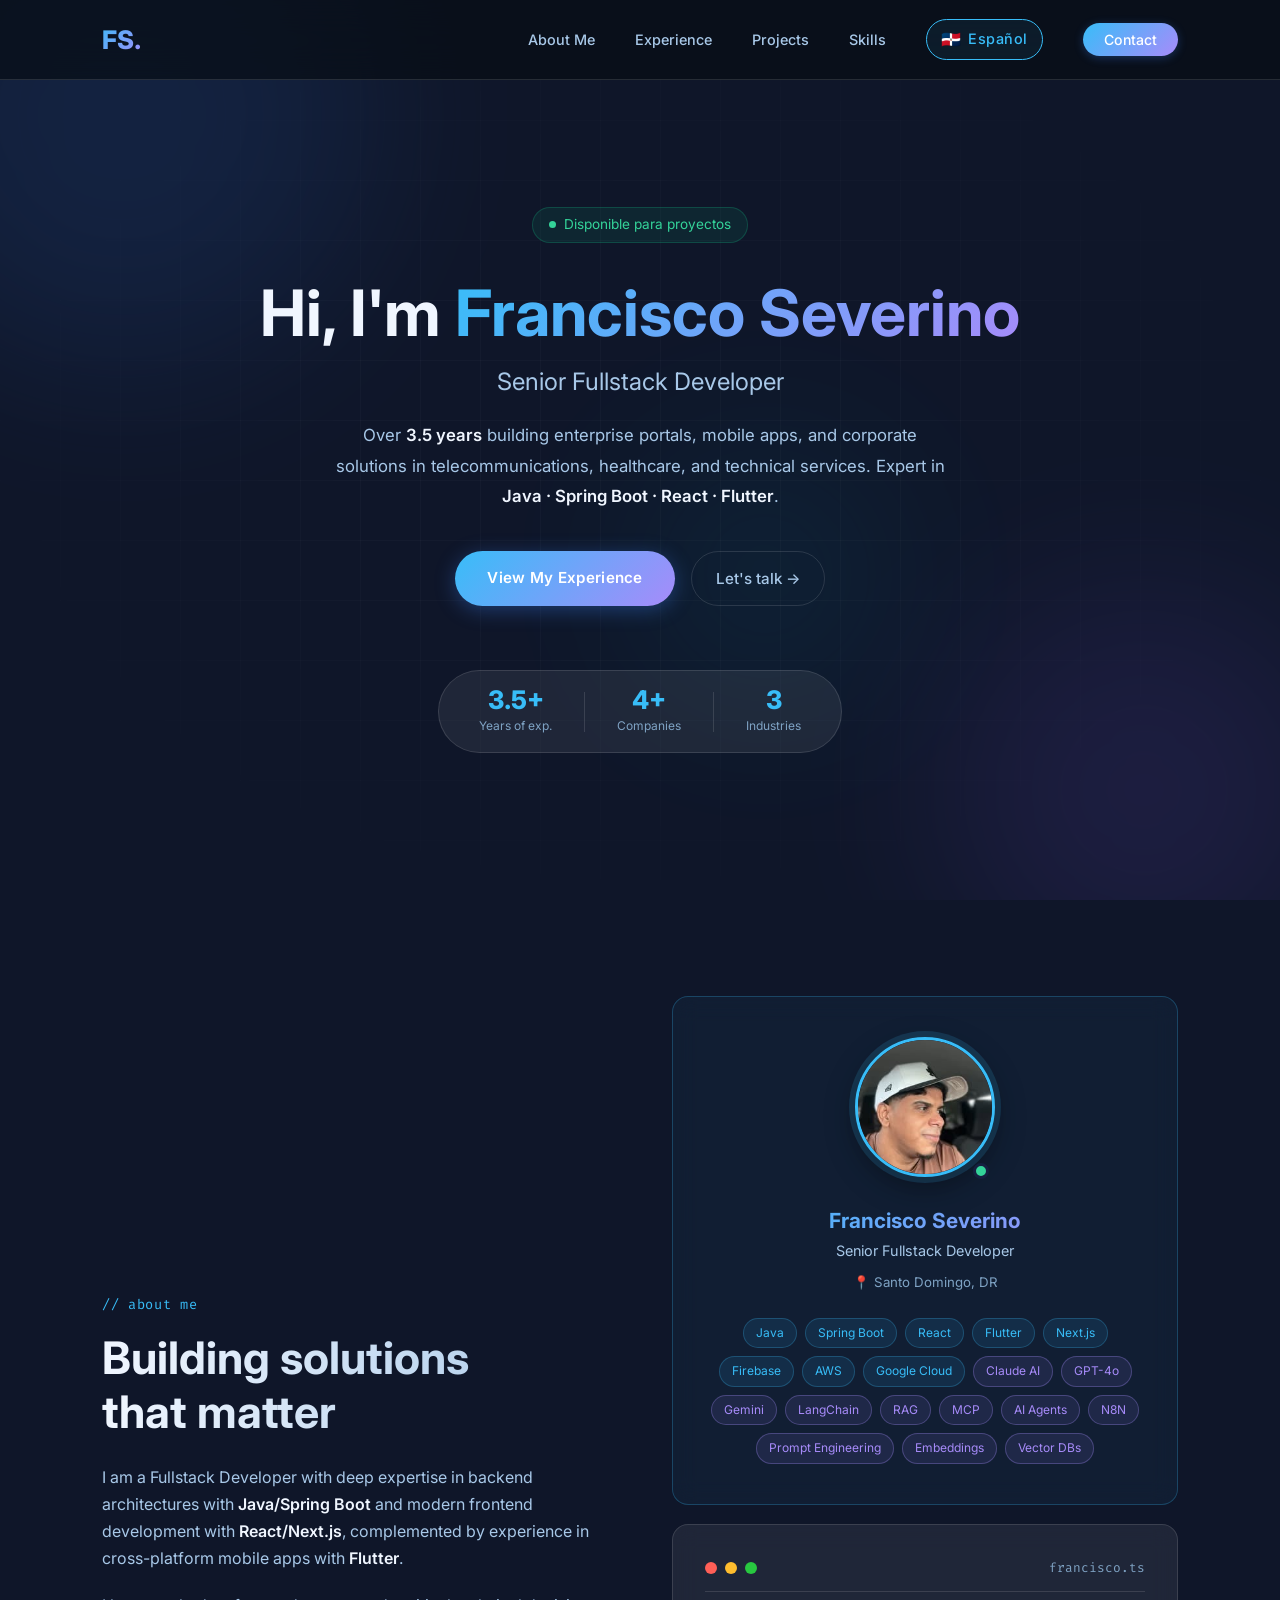
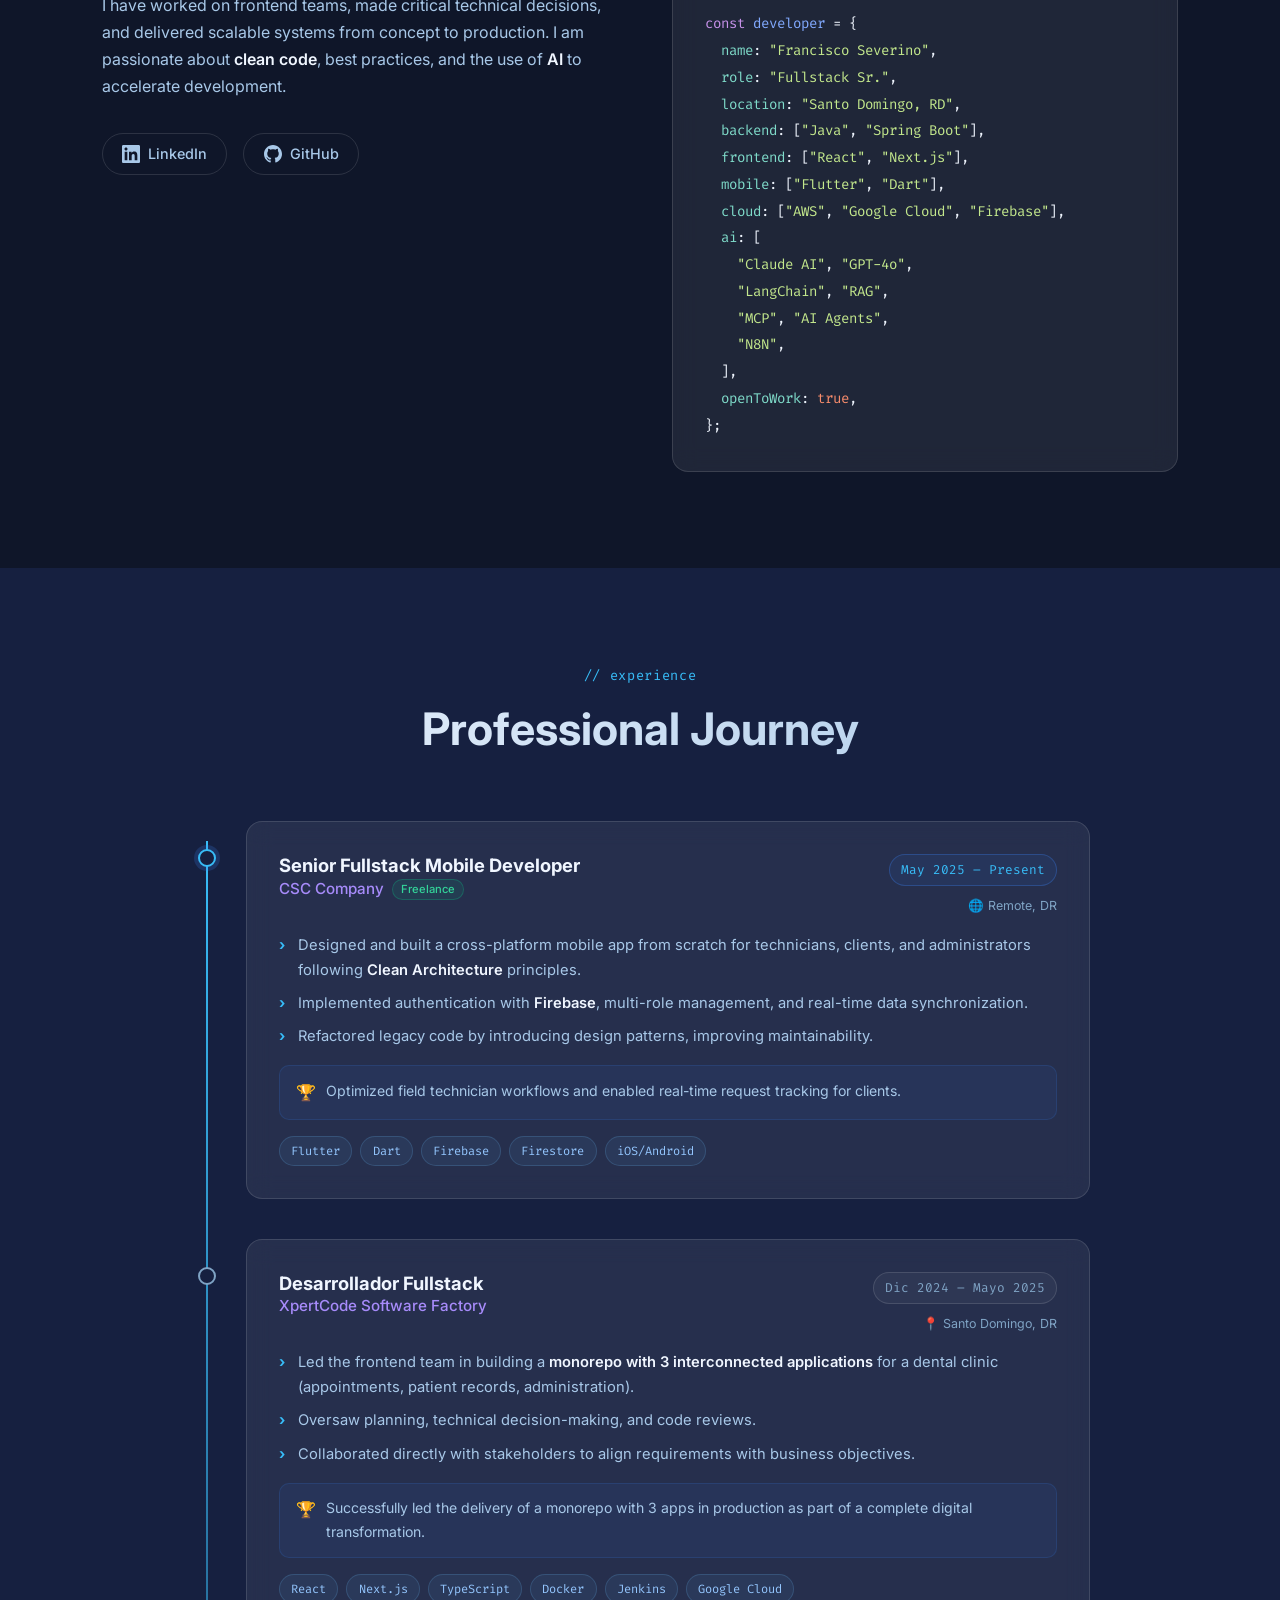
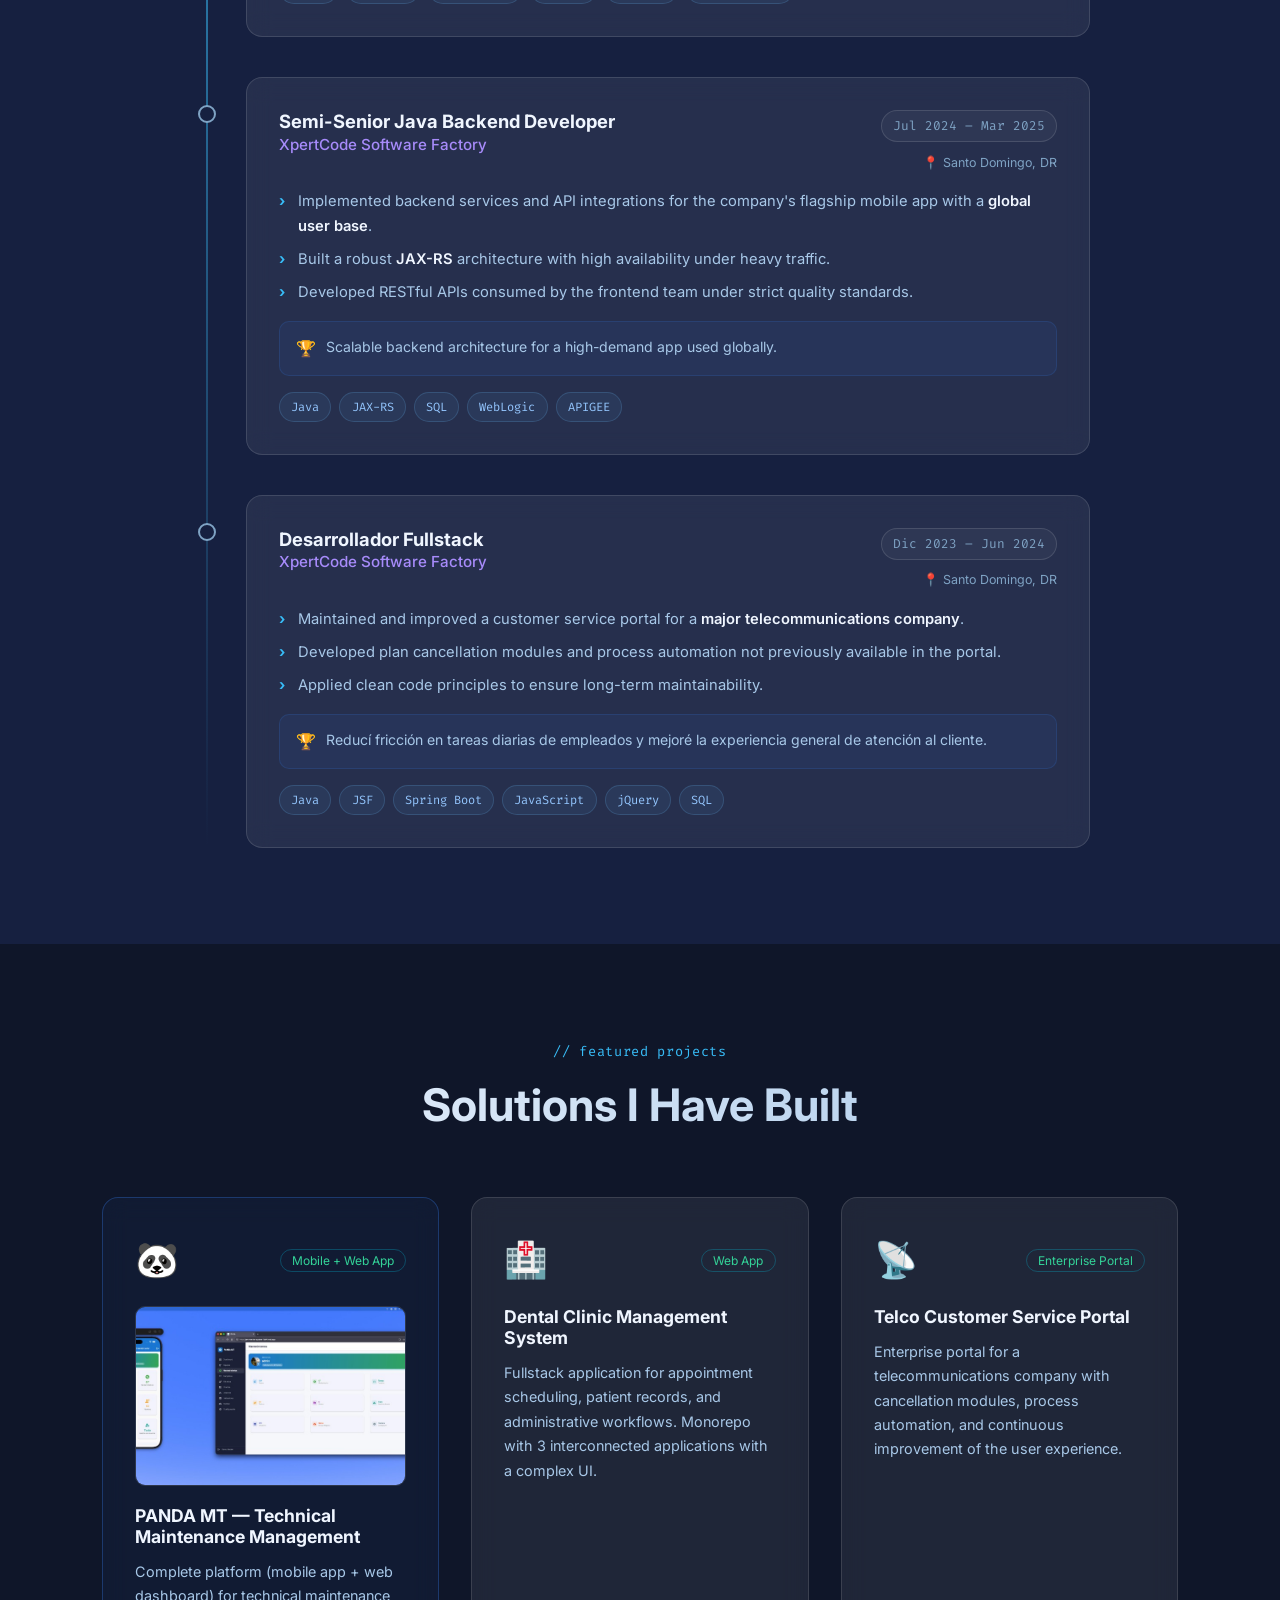
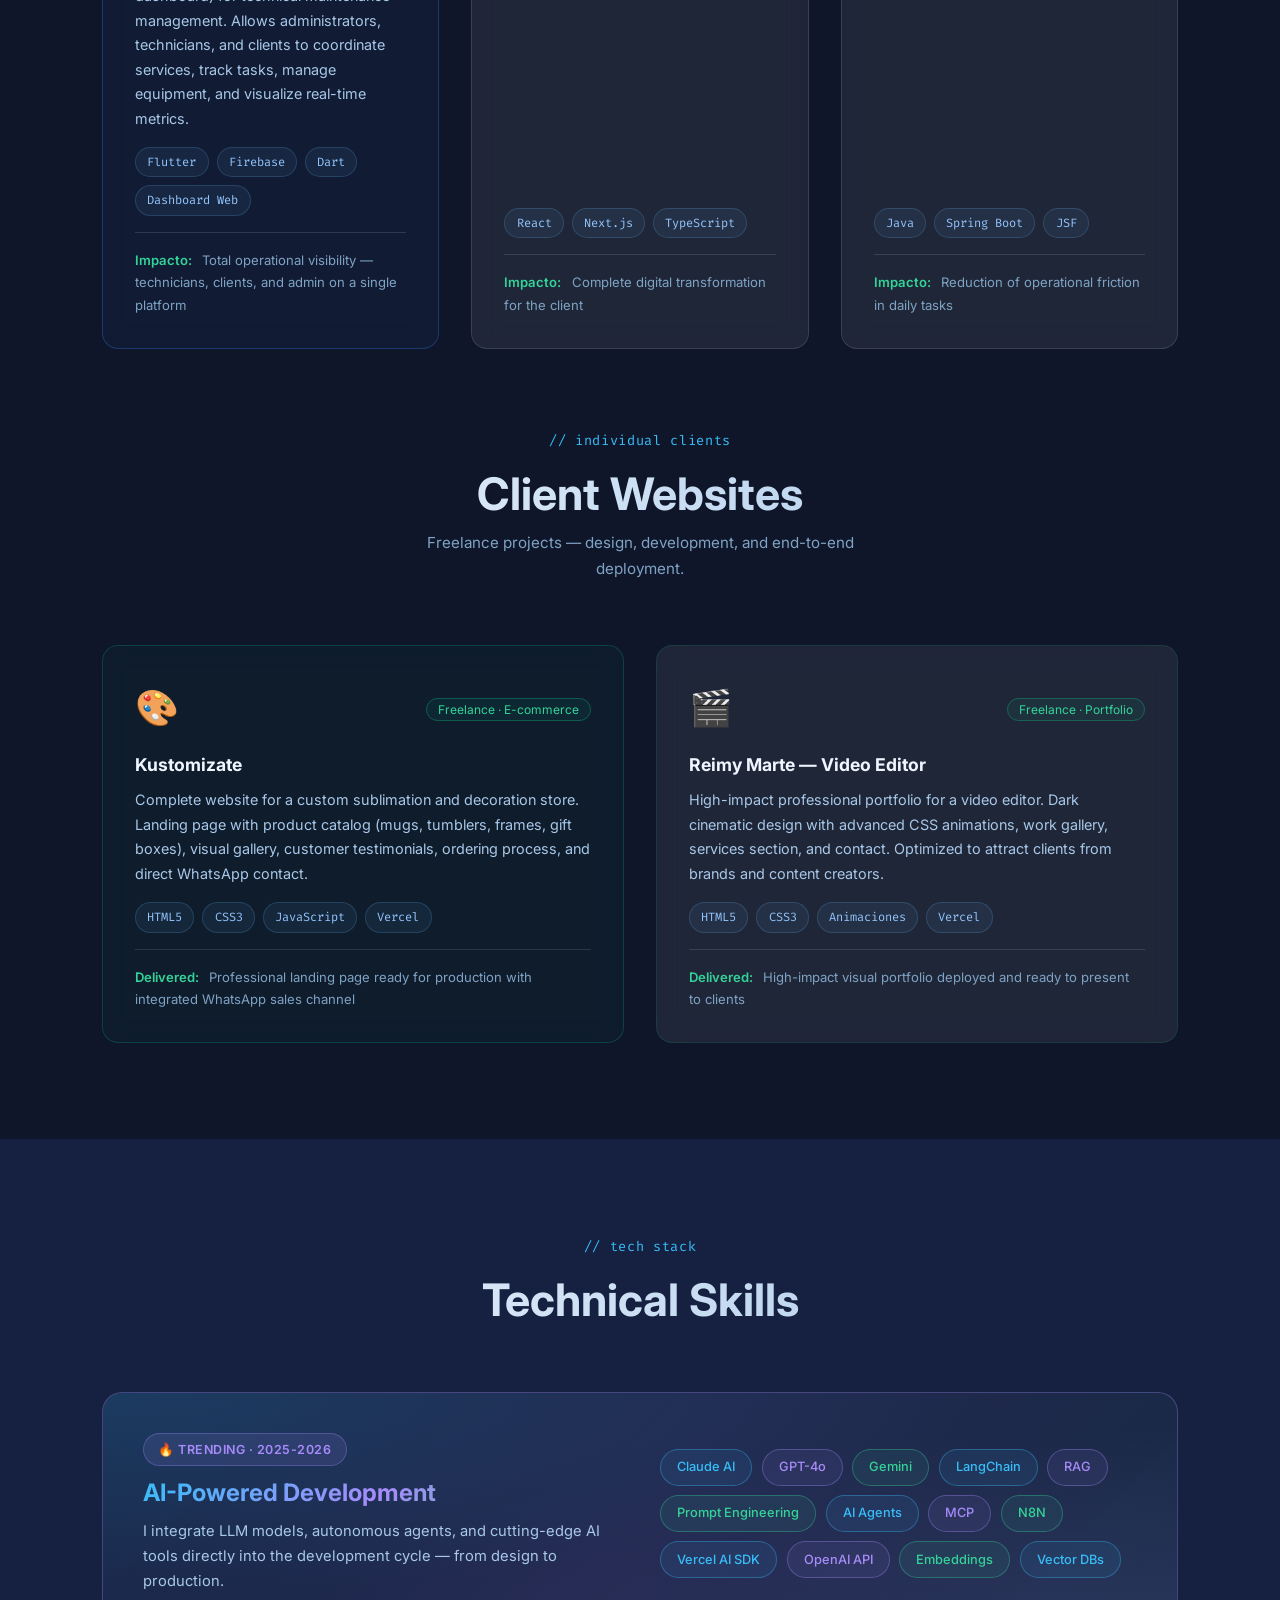
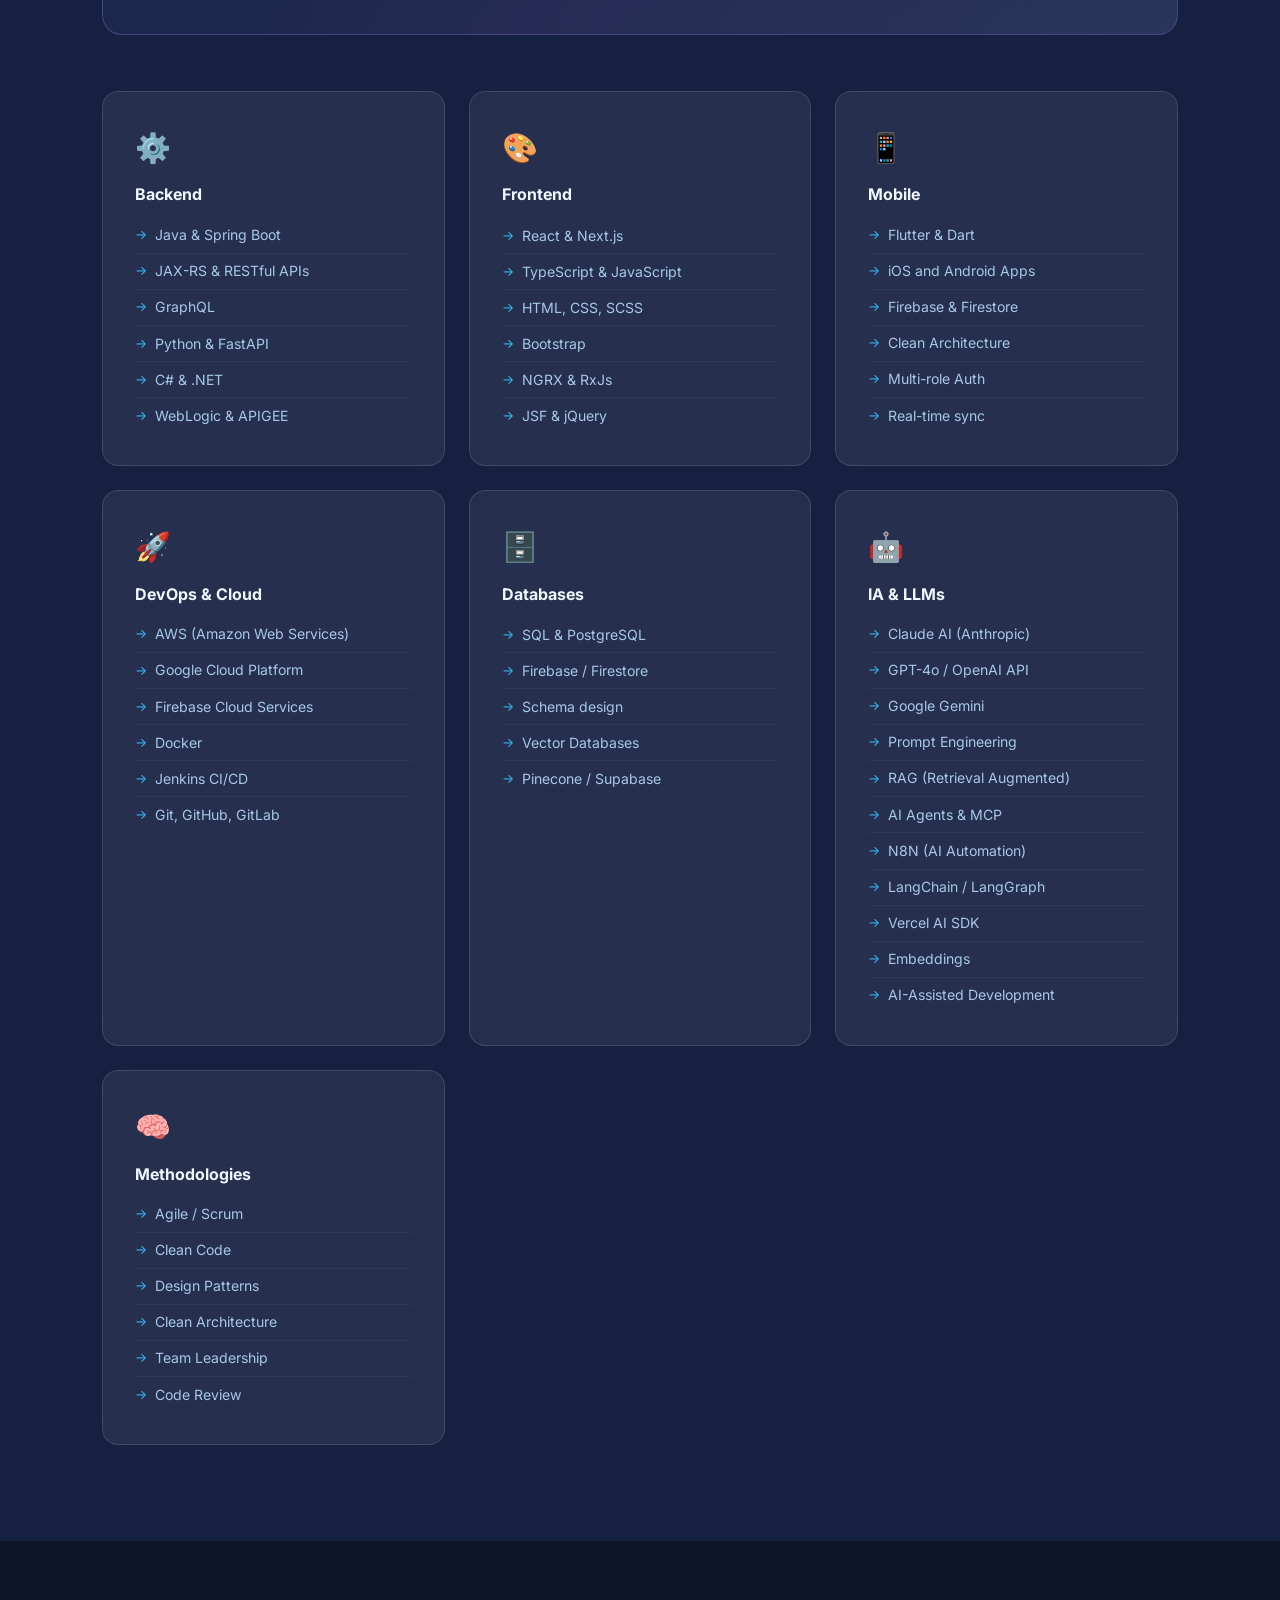
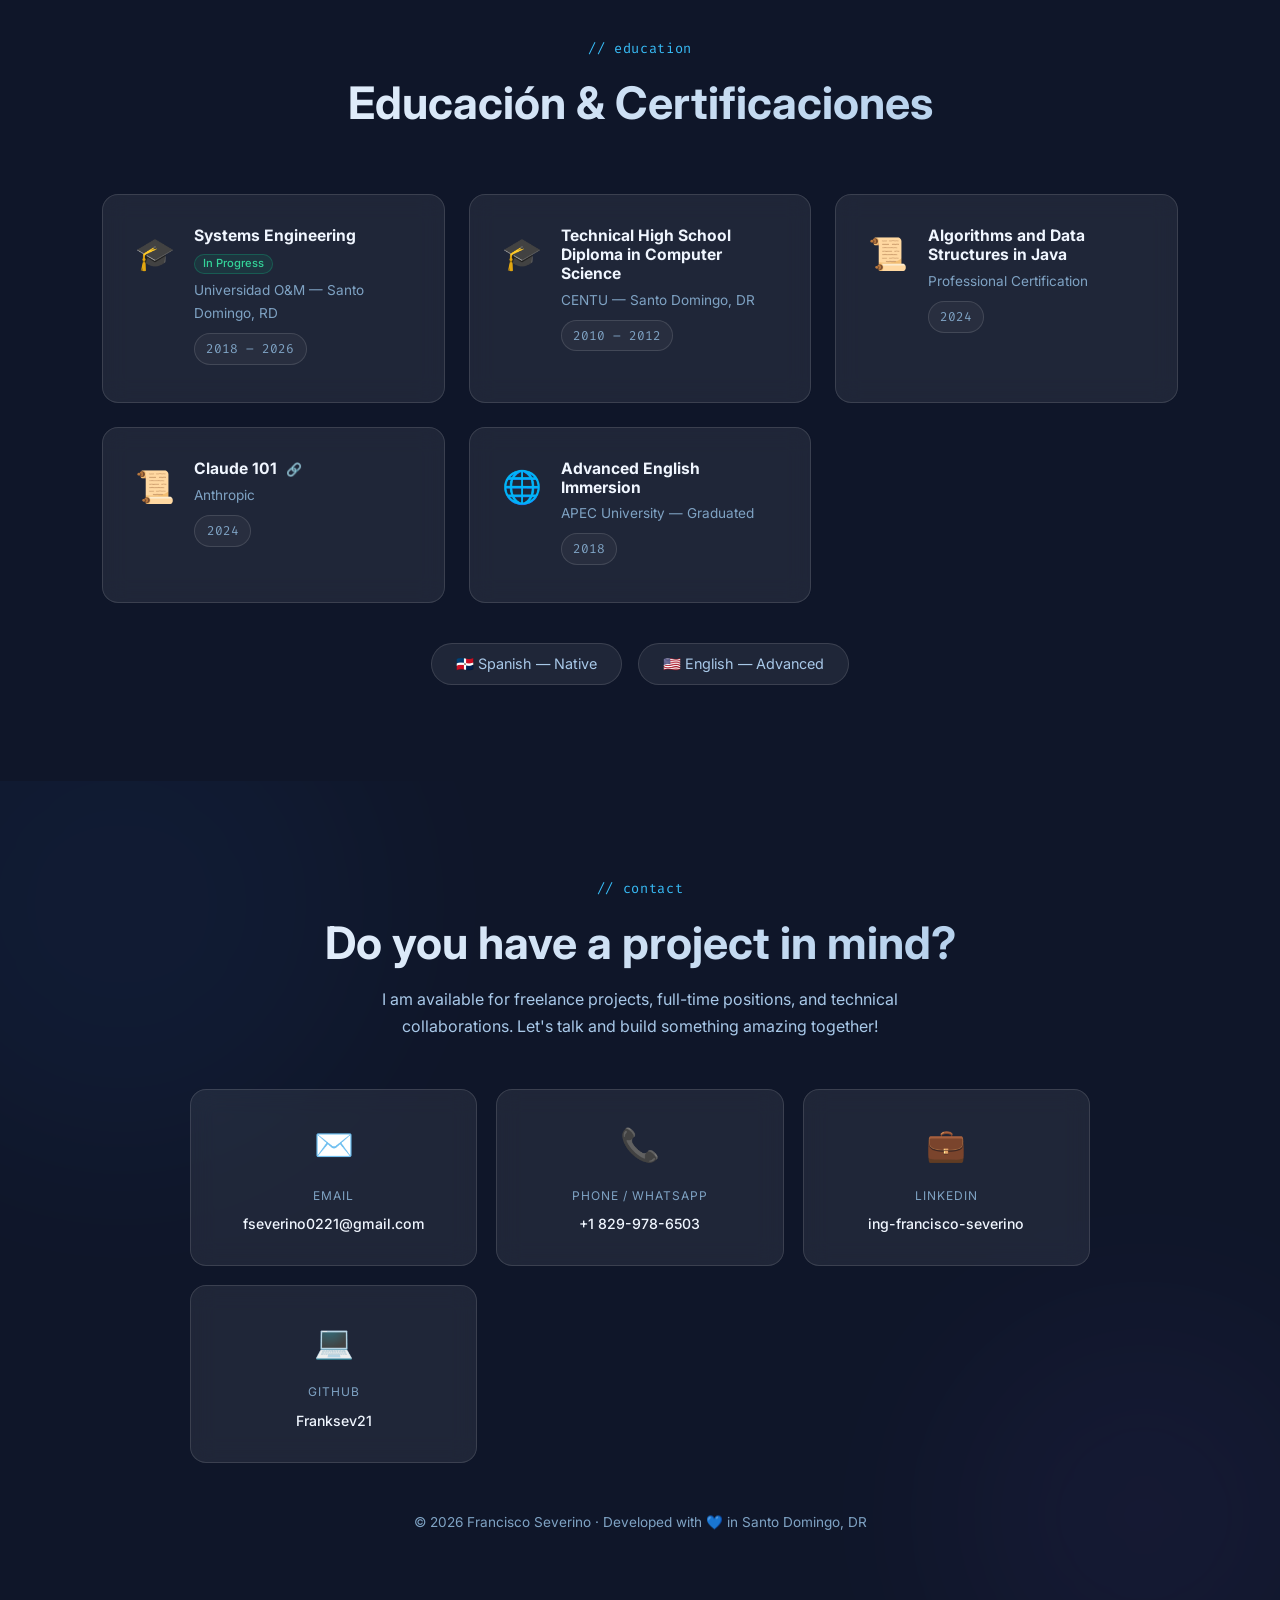
==== en.html @ 4818d13b "🚀 Initial commit — Portfolio bilingüe Francisco Severino" ====
<!DOCTYPE html>
<html lang="en">
<head>
    <meta charset="UTF-8">
    <meta name="viewport" content="width=device-width, initial-scale=1.0">
    <title>Francisco Severino | Senior Fullstack Developer</title>
    <meta name="description" content="Senior Fullstack Developer specialized in Java, Spring Boot, React and Flutter. Over 3.5 years of experience in telecommunications, healthcare, and technical services.">
    <link rel="preconnect" href="https://fonts.googleapis.com">
    <link rel="preconnect" href="https://fonts.gstatic.com" crossorigin>
    <link href="https://fonts.googleapis.com/css2?family=Inter:wght@300;400;500;600;700;800&family=Fira+Code:wght@400;500&display=swap" rel="stylesheet">
    <link rel="stylesheet" href="style.css">
</head>
<body>

    <!-- Navbar -->
    <nav class="navbar" id="navbar">
        <div class="nav-content">
            <a href="#" class="logo">FS<span class="logo-dot">.</span></a>
            <ul class="nav-links" id="navLinks">
                <li><a href="#sobre-mi">About Me</a></li>
                <li><a href="#experiencia">Experience</a></li>
                <li><a href="#proyectos">Projects</a></li>
                <li><a href="#habilidades">Skills</a></li>
                <li class="lang-toggle">
                    <a href="index.html" class="lang-btn" title="Cambiar a Español">
                        <span class="lang-flag">🇩🇴</span>
                        <span class="lang-text">Español</span>
                    </a>
                    <span class="lang-tooltip">Switch language</span>
                </li>
                <li><a href="#contacto" class="btn-nav">Contact</a></li>
            </ul>
            <button class="nav-toggle" id="navToggle" aria-label="Toggle menu">
                <span></span><span></span><span></span>
            </button>
        </div>
    </nav>

    <!-- Hero -->
    <header class="hero" id="inicio">
        <div class="hero-bg">
            <div class="blob blob-1"></div>
            <div class="blob blob-2"></div>
            <div class="blob blob-3"></div>
            <div class="grid-overlay"></div>
        </div>
        <div class="hero-content reveal">
            <div class="hero-badge">
                <span class="badge-dot"></span>
                Disponible para proyectos
            </div>
            <h1>
                Hi, I'm <span class="gradient-text">Francisco Severino</span>
            </h1>
            <h2 class="hero-subtitle">Senior Fullstack Developer</h2>
            <p class="hero-desc">
                Over <strong>3.5 years</strong> building enterprise portals, mobile apps, and corporate solutions
                in telecommunications, healthcare, and technical services. Expert in
                <strong>Java · Spring Boot · React · Flutter</strong>.
            </p>
            <div class="hero-cta">
                <a href="#experiencia" class="btn-primary">View My Experience</a>
                <a href="#contacto" class="btn-ghost">Let's talk →</a>
            </div>
            <div class="hero-stats">
                <div class="stat">
                    <span class="stat-num">3.5+</span>
                    <span class="stat-label">Years of exp.</span>
                </div>
                <div class="stat-divider"></div>
                <div class="stat">
                    <span class="stat-num">4+</span>
                    <span class="stat-label">Companies</span>
                </div>
                <div class="stat-divider"></div>
                <div class="stat">
                    <span class="stat-num">3</span>
                    <span class="stat-label">Industries</span>
                </div>
            </div>
        </div>
    </header>

    <!-- Sobre mí -->
    <section id="sobre-mi" class="section about-section">
        <div class="container">
            <div class="about-grid reveal">
                <div class="about-text">
                    <span class="section-tag">// about me</span>
                    <h2 class="section-title">Building solutions<br>that matter</h2>
                    <p>
                        I am a Fullstack Developer with deep expertise in backend architectures with 
                        <strong>Java/Spring Boot</strong> and modern frontend development with <strong>React/Next.js</strong>, 
                        complemented by experience in cross-platform mobile apps with <strong>Flutter</strong>.
                    </p>
                    <p>
                        I have worked on frontend teams, made critical technical decisions, and delivered scalable systems from concept to production. I am passionate about <strong>clean code</strong>,
                        best practices, and the use of <strong>AI</strong> to accelerate development.
                    </p>
                    <div class="about-links">
                        <a href="https://linkedin.com/in/ing-francisco-severino" target="_blank" class="social-link">
                            <svg viewBox="0 0 24 24" fill="currentColor"><path d="M20.447 20.452h-3.554v-5.569c0-1.328-.027-3.037-1.852-3.037-1.853 0-2.136 1.445-2.136 2.939v5.667H9.351V9h3.414v1.561h.046c.477-.9 1.637-1.85 3.37-1.85 3.601 0 4.267 2.37 4.267 5.455v6.286zM5.337 7.433c-1.144 0-2.063-.926-2.063-2.065 0-1.138.92-2.063 2.063-2.063 1.14 0 2.064.925 2.064 2.063 0 1.139-.925 2.065-2.064 2.065zm1.782 13.019H3.555V9h3.564v11.452zM22.225 0H1.771C.792 0 0 .774 0 1.729v20.542C0 23.227.792 24 1.771 24h20.451C23.2 24 24 23.227 24 22.271V1.729C24 .774 23.2 0 22.222 0h.003z"/></svg>
                            LinkedIn
                        </a>
                        <a href="https://github.com/Franksev21" target="_blank" class="social-link">
                            <svg viewBox="0 0 24 24" fill="currentColor"><path d="M12 0c-6.626 0-12 5.373-12 12 0 5.302 3.438 9.8 8.207 11.387.599.111.793-.261.793-.577v-2.234c-3.338.726-4.033-1.416-4.033-1.416-.546-1.387-1.333-1.756-1.333-1.756-1.089-.745.083-.729.083-.729 1.205.084 1.839 1.237 1.839 1.237 1.07 1.834 2.807 1.304 3.492.997.107-.775.418-1.305.762-1.604-2.665-.305-5.467-1.334-5.467-5.931 0-1.311.469-2.381 1.236-3.221-.124-.303-.535-1.524.117-3.176 0 0 1.008-.322 3.301 1.23.957-.266 1.983-.399 3.003-.404 1.02.005 2.047.138 3.006.404 2.291-1.552 3.297-1.23 3.297-1.23.653 1.653.242 2.874.118 3.176.77.84 1.235 1.911 1.235 3.221 0 4.609-2.807 5.624-5.479 5.921.43.372.823 1.102.823 2.222v3.293c0 .319.192.694.801.576 4.765-1.589 8.199-6.086 8.199-11.386 0-6.627-5.373-12-12-12z"/></svg>
                            GitHub
                        </a>
                    </div>
                </div>
                <div class="about-visual">
                    <div class="profile-card glass-card">
                        <div class="profile-img-wrapper">
                            <img src="profile.jpg" alt="Francisco Severino" class="profile-img">
                            <div class="profile-badge-online"></div>
                        </div>
                        <h3 class="profile-name">Francisco Severino</h3>
                        <p class="profile-role">Senior Fullstack Developer</p>
                        <p class="profile-location">📍 Santo Domingo, DR</p>
                        <div class="profile-chips">
                            <span class="profile-chip">Java</span>
                            <span class="profile-chip">Spring Boot</span>
                            <span class="profile-chip">React</span>
                            <span class="profile-chip">Flutter</span>
                            <span class="profile-chip">Next.js</span>
                            <span class="profile-chip">Firebase</span>
                            <span class="profile-chip">AWS</span>
                            <span class="profile-chip">Google Cloud</span>
                            <span class="profile-chip ai-chip">Claude AI</span>
                            <span class="profile-chip ai-chip">GPT-4o</span>
                            <span class="profile-chip ai-chip">Gemini</span>
                            <span class="profile-chip ai-chip">LangChain</span>
                            <span class="profile-chip ai-chip">RAG</span>
                            <span class="profile-chip ai-chip">MCP</span>
                            <span class="profile-chip ai-chip">AI Agents</span>
                            <span class="profile-chip ai-chip">N8N</span>
                            <span class="profile-chip ai-chip">Prompt Engineering</span>
                            <span class="profile-chip ai-chip">Embeddings</span>
                            <span class="profile-chip ai-chip">Vector DBs</span>
                        </div>
                    </div>
                    <div class="code-card glass-card">
                        <div class="code-header">
                            <span class="dot red"></span>
                            <span class="dot yellow"></span>
                            <span class="dot green"></span>
                            <span class="code-filename">francisco.ts</span>
                        </div>
                        <pre class="code-body"><code><span class="code-key">const</span> <span class="code-var">developer</span> = {
  <span class="code-prop">name</span>: <span class="code-str">"Francisco Severino"</span>,
  <span class="code-prop">role</span>: <span class="code-str">"Fullstack Sr."</span>,
  <span class="code-prop">location</span>: <span class="code-str">"Santo Domingo, RD"</span>,
  <span class="code-prop">backend</span>: [<span class="code-str">"Java"</span>, <span class="code-str">"Spring Boot"</span>],
  <span class="code-prop">frontend</span>: [<span class="code-str">"React"</span>, <span class="code-str">"Next.js"</span>],
  <span class="code-prop">mobile</span>: [<span class="code-str">"Flutter"</span>, <span class="code-str">"Dart"</span>],
  <span class="code-prop">cloud</span>: [<span class="code-str">"AWS"</span>, <span class="code-str">"Google Cloud"</span>, <span class="code-str">"Firebase"</span>],
  <span class="code-prop">ai</span>: [
    <span class="code-str">"Claude AI"</span>, <span class="code-str">"GPT-4o"</span>,
    <span class="code-str">"LangChain"</span>, <span class="code-str">"RAG"</span>,
    <span class="code-str">"MCP"</span>, <span class="code-str">"AI Agents"</span>,
    <span class="code-str">"N8N"</span>,
  ],
  <span class="code-prop">openToWork</span>: <span class="code-bool">true</span>,
};</code></pre>
                    </div>
                </div>
            </div>
        </div>
    </section>

    <!-- Experiencia -->
    <section id="experiencia" class="section alt-section">
        <div class="container">
            <div class="section-header reveal">
                <span class="section-tag">// experience</span>
                <h2 class="section-title">Professional Journey</h2>
            </div>
            <div class="timeline reveal">

                <!-- CSC Company -->
                <div class="timeline-item">
                    <div class="timeline-marker current"></div>
                    <div class="timeline-body glass-card">
                        <div class="job-header">
                            <div>
                                <h3>Senior Fullstack Mobile Developer</h3>
                                <h4 class="company-name">CSC Company <span class="tag-freelance">Freelance</span></h4>
                            </div>
                            <div class="job-meta">
                                <span class="date-badge current-badge">May 2025 – Present</span>
                                <span class="location">🌐 Remote, DR</span>
                            </div>
                        </div>
                        <ul class="job-bullets">
                            <li>Designed and built a cross-platform mobile app from scratch for technicians, clients, and administrators following <strong>Clean Architecture</strong> principles.</li>
                            <li>Implemented authentication with <strong>Firebase</strong>, multi-role management, and real-time data synchronization.</li>
                            <li>Refactored legacy code by introducing design patterns, improving maintainability.</li>
                        </ul>
                        <div class="job-achievement">
                            <span class="achievement-icon">🏆</span>
                            <span>Optimized field technician workflows and enabled real-time request tracking for clients.</span>
                        </div>
                        <div class="tech-stack">
                            <span class="tech-badge">Flutter</span>
                            <span class="tech-badge">Dart</span>
                            <span class="tech-badge">Firebase</span>
                            <span class="tech-badge">Firestore</span>
                            <span class="tech-badge">iOS/Android</span>
                        </div>
                    </div>
                </div>

                <!-- XpertCode Fullstack -->
                <div class="timeline-item">
                    <div class="timeline-marker"></div>
                    <div class="timeline-body glass-card">
                        <div class="job-header">
                            <div>
                                <h3>Desarrollador Fullstack</h3>
                                <h4 class="company-name">XpertCode Software Factory</h4>
                            </div>
                            <div class="job-meta">
                                <span class="date-badge">Dic 2024 – Mayo 2025</span>
                                <span class="location">📍 Santo Domingo, DR</span>
                            </div>
                        </div>
                        <ul class="job-bullets">
                            <li>Led the frontend team in building a <strong>monorepo with 3 interconnected applications</strong> for a dental clinic (appointments, patient records, administration).</li>
                            <li>Oversaw planning, technical decision-making, and code reviews.</li>
                            <li>Collaborated directly with stakeholders to align requirements with business objectives.</li>
                        </ul>
                        <div class="job-achievement">
                            <span class="achievement-icon">🏆</span>
                            <span>Successfully led the delivery of a monorepo with 3 apps in production as part of a complete digital transformation.</span>
                        </div>
                        <div class="tech-stack">
                            <span class="tech-badge">React</span>
                            <span class="tech-badge">Next.js</span>
                            <span class="tech-badge">TypeScript</span>
                            <span class="tech-badge">Docker</span>
                            <span class="tech-badge">Jenkins</span>
                            <span class="tech-badge">Google Cloud</span>
                        </div>
                    </div>
                </div>

                <!-- XpertCode Backend -->
                <div class="timeline-item">
                    <div class="timeline-marker"></div>
                    <div class="timeline-body glass-card">
                        <div class="job-header">
                            <div>
                                <h3>Semi-Senior Java Backend Developer</h3>
                                <h4 class="company-name">XpertCode Software Factory</h4>
                            </div>
                            <div class="job-meta">
                                <span class="date-badge">Jul 2024 – Mar 2025</span>
                                <span class="location">📍 Santo Domingo, DR</span>
                            </div>
                        </div>
                        <ul class="job-bullets">
                            <li>Implemented backend services and API integrations for the company's flagship mobile app with a <strong>global user base</strong>.</li>
                            <li>Built a robust <strong>JAX-RS</strong> architecture with high availability under heavy traffic.</li>
                            <li>Developed RESTful APIs consumed by the frontend team under strict quality standards.</li>
                        </ul>
                        <div class="job-achievement">
                            <span class="achievement-icon">🏆</span>
                            <span>Scalable backend architecture for a high-demand app used globally.</span>
                        </div>
                        <div class="tech-stack">
                            <span class="tech-badge">Java</span>
                            <span class="tech-badge">JAX-RS</span>
                            <span class="tech-badge">SQL</span>
                            <span class="tech-badge">WebLogic</span>
                            <span class="tech-badge">APIGEE</span>
                        </div>
                    </div>
                </div>

                <!-- XpertCode Telecomunicaciones -->
                <div class="timeline-item">
                    <div class="timeline-marker"></div>
                    <div class="timeline-body glass-card">
                        <div class="job-header">
                            <div>
                                <h3>Desarrollador Fullstack</h3>
                                <h4 class="company-name">XpertCode Software Factory</h4>
                            </div>
                            <div class="job-meta">
                                <span class="date-badge">Dic 2023 – Jun 2024</span>
                                <span class="location">📍 Santo Domingo, DR</span>
                            </div>
                        </div>
                        <ul class="job-bullets">
                            <li>Maintained and improved a customer service portal for a <strong>major telecommunications company</strong>.</li>
                            <li>Developed plan cancellation modules and process automation not previously available in the portal.</li>
                            <li>Applied clean code principles to ensure long-term maintainability.</li>
                        </ul>
                        <div class="job-achievement">
                            <span class="achievement-icon">🏆</span>
                            <span>Reducí fricción en tareas diarias de empleados y mejoré la experiencia general de atención al cliente.</span>
                        </div>
                        <div class="tech-stack">
                            <span class="tech-badge">Java</span>
                            <span class="tech-badge">JSF</span>
                            <span class="tech-badge">Spring Boot</span>
                            <span class="tech-badge">JavaScript</span>
                            <span class="tech-badge">jQuery</span>
                            <span class="tech-badge">SQL</span>
                        </div>
                    </div>
                </div>

            </div>
        </div>
    </section>

    <!-- Proyectos / Clientes Individuales -->
    <section id="proyectos" class="section">
        <div class="container">
            <div class="section-header reveal">
                <span class="section-tag">// featured projects</span>
                <h2 class="section-title">Solutions I Have Built</h2>
            </div>
            <div class="projects-grid reveal">

                <div class="project-card glass-card featured">
                    <div class="project-top">
                        <span class="project-icon">🐼</span>
                        <div class="project-links">
                            <span class="project-type">Mobile + Web App</span>
                        </div>
                    </div>
                    <div class="project-screenshot-wrapper">
                        <img src="panda-app.jpg" alt="PANDA MT - App de Mantenimiento Técnico" class="project-screenshot">
                    </div>
                    <h3>PANDA MT — Technical Maintenance Management</h3>
                    <p>Complete platform (mobile app + web dashboard) for technical maintenance management. Allows administrators, technicians, and clients to coordinate services, track tasks, manage equipment, and visualize real-time metrics.</p>
                    <div class="tech-stack">
                        <span class="tech-badge">Flutter</span>
                        <span class="tech-badge">Firebase</span>
                        <span class="tech-badge">Dart</span>
                        <span class="tech-badge">Dashboard Web</span>
                    </div>
                    <div class="project-impact">
                        <span class="impact-label">Impacto:</span> Total operational visibility — technicians, clients, and admin on a single platform
                    </div>
                </div>

                <div class="project-card glass-card">
                    <div class="project-top">
                        <span class="project-icon">🏥</span>
                        <div class="project-links">
                            <span class="project-type">Web App</span>
                        </div>
                    </div>
                    <h3>Dental Clinic Management System</h3>
                    <p>Fullstack application for appointment scheduling, patient records, and administrative workflows. Monorepo with 3 interconnected applications with a complex UI.</p>
                    <div class="tech-stack">
                        <span class="tech-badge">React</span>
                        <span class="tech-badge">Next.js</span>
                        <span class="tech-badge">TypeScript</span>
                    </div>
                    <div class="project-impact">
                        <span class="impact-label">Impacto:</span> Complete digital transformation for the client
                    </div>
                </div>

                <div class="project-card glass-card">
                    <div class="project-top">
                        <span class="project-icon">📡</span>
                        <div class="project-links">
                            <span class="project-type">Enterprise Portal</span>
                        </div>
                    </div>
                    <h3>Telco Customer Service Portal</h3>
                    <p>Enterprise portal for a telecommunications company with cancellation modules, process automation, and continuous improvement of the user experience.</p>
                    <div class="tech-stack">
                        <span class="tech-badge">Java</span>
                        <span class="tech-badge">Spring Boot</span>
                        <span class="tech-badge">JSF</span>
                    </div>
                    <div class="project-impact">
                        <span class="impact-label">Impacto:</span> Reduction of operational friction in daily tasks
                    </div>
                </div>

            </div>

            <!-- Clientes Individuales -->
            <div class="section-header reveal" style="margin-top: 5rem;">
                <span class="section-tag">// individual clients</span>
                <h2 class="section-title">Client Websites</h2>
                <p style="color: var(--text-muted); max-width: 500px; margin: 0.5rem auto 0; font-size: 0.95rem;">
                    Freelance projects — design, development, and end-to-end deployment.
                </p>
            </div>
            <div class="projects-grid reveal">

                <!-- Kustomizate -->
                <div class="project-card glass-card featured client-card">
                    <div class="project-top">
                        <span class="project-icon">🎨</span>
                        <div class="project-links">
                            <span class="project-type client-type">Freelance · E-commerce</span>
                        </div>
                    </div>
                    <h3>Kustomizate</h3>
                    <p>Complete website for a custom sublimation and decoration store. Landing page with product catalog (mugs, tumblers, frames, gift boxes), visual gallery, customer testimonials, ordering process, and direct WhatsApp contact.</p>
                    <div class="tech-stack">
                        <span class="tech-badge">HTML5</span>
                        <span class="tech-badge">CSS3</span>
                        <span class="tech-badge">JavaScript</span>
                        <span class="tech-badge">Vercel</span>
                    </div>
                    <div class="project-impact">
                        <span class="impact-label">Delivered:</span> Professional landing page ready for production with integrated WhatsApp sales channel
                    </div>
                </div>

                <!-- Reimy Marte Balbuena -->
                <div class="project-card glass-card client-card">
                    <div class="project-top">
                        <span class="project-icon">🎬</span>
                        <div class="project-links">
                            <span class="project-type client-type">Freelance · Portfolio</span>
                        </div>
                    </div>
                    <h3>Reimy Marte — Video Editor</h3>
                    <p>High-impact professional portfolio for a video editor. Dark cinematic design with advanced CSS animations, work gallery, services section, and contact. Optimized to attract clients from brands and content creators.</p>
                    <div class="tech-stack">
                        <span class="tech-badge">HTML5</span>
                        <span class="tech-badge">CSS3</span>
                        <span class="tech-badge">Animaciones</span>
                        <span class="tech-badge">Vercel</span>
                    </div>
                    <div class="project-impact">
                        <span class="impact-label">Delivered:</span> High-impact visual portfolio deployed and ready to present to clients
                    </div>
                </div>

            </div>
        </div>
    </section>

    <!-- Habilidades -->
    <section id="habilidades" class="section alt-section">
        <div class="container">
            <div class="section-header reveal">
                <span class="section-tag">// tech stack</span>
                <h2 class="section-title">Technical Skills</h2>
            </div>

            <!-- Banner IA destacado -->
            <div class="ai-banner reveal">
                <div class="ai-banner-glow"></div>
                <div class="ai-banner-content">
                    <div class="ai-banner-left">
                        <span class="ai-banner-tag">🔥 Trending · 2025-2026</span>
                        <h3>AI-Powered Development</h3>
                        <p>I integrate LLM models, autonomous agents, and cutting-edge AI tools directly into the development cycle — from design to production.</p>
                    </div>
                    <div class="ai-pills">
                        <span class="ai-pill">Claude AI</span>
                        <span class="ai-pill">GPT-4o</span>
                        <span class="ai-pill">Gemini</span>
                        <span class="ai-pill">LangChain</span>
                        <span class="ai-pill">RAG</span>
                        <span class="ai-pill">Prompt Engineering</span>
                        <span class="ai-pill">AI Agents</span>
                        <span class="ai-pill">MCP</span>
                        <span class="ai-pill">N8N</span>
                        <span class="ai-pill">Vercel AI SDK</span>
                        <span class="ai-pill">OpenAI API</span>
                        <span class="ai-pill">Embeddings</span>
                        <span class="ai-pill">Vector DBs</span>
                    </div>
                </div>
            </div>

            <!-- Skills Grid -->
            <div class="skills-grid reveal">
                <div class="skill-group glass-card">
                    <div class="skill-icon">⚙️</div>
                    <h3>Backend</h3>
                    <ul>
                        <li>Java & Spring Boot</li>
                        <li>JAX-RS & RESTful APIs</li>
                        <li>GraphQL</li>
                        <li>Python & FastAPI</li>
                        <li>C# & .NET</li>
                        <li>WebLogic & APIGEE</li>
                    </ul>
                </div>
                <div class="skill-group glass-card">
                    <div class="skill-icon">🎨</div>
                    <h3>Frontend</h3>
                    <ul>
                        <li>React & Next.js</li>
                        <li>TypeScript & JavaScript</li>
                        <li>HTML, CSS, SCSS</li>
                        <li>Bootstrap</li>
                        <li>NGRX & RxJs</li>
                        <li>JSF & jQuery</li>
                    </ul>
                </div>
                <div class="skill-group glass-card">
                    <div class="skill-icon">📱</div>
                    <h3>Mobile</h3>
                    <ul>
                        <li>Flutter & Dart</li>
                        <li>iOS and Android Apps</li>
                        <li>Firebase & Firestore</li>
                        <li>Clean Architecture</li>
                        <li>Multi-role Auth</li>
                        <li>Real-time sync</li>
                    </ul>
                </div>
                <div class="skill-group glass-card">
                    <div class="skill-icon">🚀</div>
                    <h3>DevOps & Cloud</h3>
                    <ul>
                        <li>AWS (Amazon Web Services)</li>
                        <li>Google Cloud Platform</li>
                        <li>Firebase Cloud Services</li>
                        <li>Docker</li>
                        <li>Jenkins CI/CD</li>
                        <li>Git, GitHub, GitLab</li>
                    </ul>
                </div>
                <div class="skill-group glass-card">
                    <div class="skill-icon">🗄️</div>
                    <h3>Databases</h3>
                    <ul>
                        <li>SQL & PostgreSQL</li>
                        <li>Firebase / Firestore</li>
                        <li>Schema design</li>
                        <li>Vector Databases</li>
                        <li>Pinecone / Supabase</li>
                    </ul>
                </div>
                <div class="skill-group glass-card">
                    <div class="skill-icon">🤖</div>
                    <h3>IA & LLMs</h3>
                    <ul>
                        <li>Claude AI (Anthropic)</li>
                        <li>GPT-4o / OpenAI API</li>
                        <li>Google Gemini</li>
                        <li>Prompt Engineering</li>
                        <li>RAG (Retrieval Augmented)</li>
                        <li>AI Agents & MCP</li>
                        <li>N8N (AI Automation)</li>
                        <li>LangChain / LangGraph</li>
                        <li>Vercel AI SDK</li>
                        <li>Embeddings</li>
                        <li>AI-Assisted Development</li>
                    </ul>
                </div>
                <div class="skill-group glass-card">
                    <div class="skill-icon">🧠</div>
                    <h3>Methodologies</h3>
                    <ul>
                        <li>Agile / Scrum</li>
                        <li>Clean Code</li>
                        <li>Design Patterns</li>
                        <li>Clean Architecture</li>
                        <li>Team Leadership</li>
                        <li>Code Review</li>
                    </ul>
                </div>
            </div>
        </div>
    </section>

    <!-- Educación & Certificaciones -->
    <section class="section edu-section">
        <div class="container">
            <div class="section-header reveal">
                <span class="section-tag">// education</span>
                <h2 class="section-title">Educación & Certificaciones</h2>
            </div>
            <div class="edu-grid reveal">
                <div class="edu-card glass-card">
                    <div class="edu-icon">🎓</div>
                    <div class="edu-info">
                        <h3>Systems Engineering <span class="edu-status">In Progress</span></h3>
                        <p>Universidad O&M — Santo Domingo, RD</p>
                        <span class="date-badge">2018 – 2026</span>
                    </div>
                </div>
                <div class="edu-card glass-card">
                    <div class="edu-icon">🎓</div>
                    <div class="edu-info">
                        <h3>Technical High School Diploma in Computer Science</h3>
                        <p>CENTU — Santo Domingo, DR</p>
                        <span class="date-badge">2010 – 2012</span>
                    </div>
                </div>
                <div class="edu-card glass-card">
                    <div class="edu-icon">📜</div>
                    <div class="edu-info">
                        <h3>Algorithms and Data Structures in Java</h3>
                        <p>Professional Certification</p>
                        <span class="date-badge">2024</span>
                    </div>
                </div>
                <div class="edu-card glass-card">
                    <div class="edu-icon">📜</div>
                    <div class="edu-info">
                        <h3><a href="https://verify.skilljar.com/c/d8xg8qydrb38" target="_blank" style="color: inherit; text-decoration: none;">Claude 101 <span style="font-size: 0.8rem; margin-left: 5px;">🔗</span></a></h3>
                        <p>Anthropic</p>
                        <span class="date-badge">2024</span>
                    </div>
                </div>
                <div class="edu-card glass-card">
                    <div class="edu-icon">🌐</div>
                    <div class="edu-info">
                        <h3>Advanced English Immersion</h3>
                        <p>APEC University — Graduated</p>
                        <span class="date-badge">2018</span>
                    </div>
                </div>
            </div>
            <div class="languages reveal">
                <span class="lang-chip">🇩🇴 Spanish — Native</span>
                <span class="lang-chip">🇺🇸 English — Advanced</span>
            </div>
        </div>
    </section>

    <!-- Contacto -->
    <footer id="contacto" class="section contact-section">
        <div class="hero-bg">
            <div class="blob blob-1" style="opacity:0.2"></div>
            <div class="blob blob-2" style="opacity:0.2"></div>
        </div>
        <div class="container reveal">
            <span class="section-tag">// contact</span>
            <h2 class="section-title contact-title">Do you have a project in mind?</h2>
            <p class="contact-desc">
                I am available for freelance projects, full-time positions, and technical collaborations.
                Let's talk and build something amazing together!
            </p>
            <div class="contact-grid">
                <a href="mailto:fseverino0221@gmail.com" class="contact-card glass-card">
                    <span class="contact-icon">✉️</span>
                    <span class="contact-label">Email</span>
                    <span class="contact-value">fseverino0221@gmail.com</span>
                </a>
                <a href="tel:+18299786503" class="contact-card glass-card">
                    <span class="contact-icon">📞</span>
                    <span class="contact-label">Phone / WhatsApp</span>
                    <span class="contact-value">+1 829-978-6503</span>
                </a>
                <a href="https://linkedin.com/in/ing-francisco-severino" target="_blank" class="contact-card glass-card">
                    <span class="contact-icon">💼</span>
                    <span class="contact-label">LinkedIn</span>
                    <span class="contact-value">ing-francisco-severino</span>
                </a>
                <a href="https://github.com/Franksev21" target="_blank" class="contact-card glass-card">
                    <span class="contact-icon">💻</span>
                    <span class="contact-label">GitHub</span>
                    <span class="contact-value">Franksev21</span>
                </a>
            </div>
            <p class="copyright">© 2026 Francisco Severino · Developed with 💙 in Santo Domingo, DR</p>
        </div>
    </footer>

    <script src="main.js"></script>
</body>
</html>
---- style.css ----
:root {
    --bg: #0f1629;
    --bg-alt: #162040;
    --bg-card: rgba(255, 255, 255, 0.07);
    --border: rgba(255, 255, 255, 0.12);
    --border-hover: rgba(99, 179, 237, 0.5);
    --text: #f0f6ff;
    --text-muted: #7fa3c4;
    --text-dim: #a8c8e8;
    --accent: #38bdf8;
    --accent-2: #a78bfa;
    --accent-3: #34d399;
    --green: #34d399;
    --font-code: 'Fira Code', monospace;
}

*, *::before, *::after { margin: 0; padding: 0; box-sizing: border-box; }

html { scroll-behavior: smooth; }

body {
    font-family: 'Inter', sans-serif;
    background-color: var(--bg);
    color: var(--text);
    line-height: 1.7;
    overflow-x: hidden;
}

/* ─── TYPOGRAPHY ─────────────────────────────── */
h1, h2, h3, h4 { color: var(--text); font-weight: 700; line-height: 1.2; }
p { color: var(--text-dim); }
a { text-decoration: none; color: inherit; transition: all 0.25s ease; }
strong { color: var(--text); font-weight: 600; }
ul { list-style: none; }

/* ─── LAYOUT ─────────────────────────────────── */
.container { max-width: 1140px; margin: 0 auto; padding: 0 2rem; }
.section { padding: 6rem 0; position: relative; }
.alt-section { background-color: var(--bg-alt); }

/* ─── GLASS CARD ──────────────────────────────── */
.glass-card {
    background: var(--bg-card);
    backdrop-filter: blur(12px);
    -webkit-backdrop-filter: blur(12px);
    border: 1px solid var(--border);
    border-radius: 16px;
    padding: 2rem;
    transition: border-color 0.3s ease, transform 0.3s ease, box-shadow 0.3s ease;
}
.glass-card:hover {
    border-color: var(--border-hover);
    transform: translateY(-4px);
    box-shadow: 0 20px 40px rgba(0, 0, 0, 0.4);
}

/* ─── SECTION HEADERS ─────────────────────────── */
.section-header { text-align: center; margin-bottom: 4rem; }
.section-tag {
    font-family: var(--font-code);
    font-size: 0.85rem;
    color: var(--accent);
    display: block;
    margin-bottom: 1rem;
    letter-spacing: 0.05em;
}
.section-title {
    font-size: clamp(1.8rem, 4vw, 2.8rem);
    background: linear-gradient(to right, var(--text), var(--text-dim));
    -webkit-background-clip: text;
    -webkit-text-fill-color: transparent;
    background-clip: text;
}

/* ─── GRADIENT TEXT ───────────────────────────── */
.gradient-text {
    background: linear-gradient(135deg, var(--accent), var(--accent-2));
    -webkit-background-clip: text;
    -webkit-text-fill-color: transparent;
    background-clip: text;
}

/* ─── BUTTONS ─────────────────────────────────── */
.btn-primary {
    display: inline-block;
    background: linear-gradient(135deg, var(--accent), var(--accent-2));
    color: white;
    padding: 0.85rem 2rem;
    border-radius: 50px;
    font-weight: 600;
    font-size: 0.95rem;
    box-shadow: 0 4px 20px rgba(59, 130, 246, 0.35);
    letter-spacing: 0.02em;
}
.btn-primary:hover {
    box-shadow: 0 8px 30px rgba(59, 130, 246, 0.55);
    transform: translateY(-2px);
    color: white;
}
.btn-ghost {
    display: inline-block;
    color: var(--text-dim);
    padding: 0.85rem 1.5rem;
    border-radius: 50px;
    font-weight: 500;
    font-size: 0.95rem;
    border: 1px solid var(--border);
}
.btn-ghost:hover { color: var(--text); border-color: var(--border-hover); background: var(--bg-card); }

/* ─── NAVBAR ──────────────────────────────────── */
.navbar {
    position: fixed;
    top: 0; left: 0; right: 0;
    z-index: 1000;
    padding: 0;
    background: rgba(8, 13, 20, 0.7);
    backdrop-filter: blur(20px);
    -webkit-backdrop-filter: blur(20px);
    border-bottom: 1px solid var(--border);
    transition: all 0.3s ease;
}
.navbar.scrolled {
    background: rgba(8, 13, 20, 0.95);
    box-shadow: 0 4px 30px rgba(0,0,0,0.5);
}
.nav-content {
    max-width: 1140px;
    margin: 0 auto;
    padding: 1.1rem 2rem;
    display: flex;
    justify-content: space-between;
    align-items: center;
}
.logo {
    font-size: 1.6rem;
    font-weight: 800;
    background: linear-gradient(135deg, var(--accent), var(--accent-2));
    -webkit-background-clip: text;
    -webkit-text-fill-color: transparent;
    background-clip: text;
}
.logo-dot { color: var(--accent); }
.nav-links { display: flex; list-style: none; gap: 2.5rem; align-items: center; }
.nav-links a { font-size: 0.9rem; color: var(--text-dim); font-weight: 500; position: relative; }
.nav-links a:not(.btn-nav)::after {
    content: ''; position: absolute; bottom: -4px; left: 0;
    width: 0; height: 2px;
    background: linear-gradient(90deg, var(--accent), var(--accent-2));
    transition: width 0.3s ease;
}
.nav-links a:not(.btn-nav):hover { color: var(--text); }
.nav-links a:not(.btn-nav):hover::after { width: 100%; }
.btn-nav {
    background: linear-gradient(135deg, var(--accent), var(--accent-2));
    color: white !important;
    padding: 0.5rem 1.3rem;
    border-radius: 50px;
    font-size: 0.88rem !important;
    box-shadow: 0 2px 10px rgba(59,130,246,0.3);
}
.btn-nav:hover { box-shadow: 0 4px 20px rgba(59,130,246,0.5); transform: translateY(-1px); }
.btn-nav::after { display: none !important; }
.nav-toggle { display: none; flex-direction: column; gap: 5px; cursor: pointer; background: none; border: none; padding: 4px; }
.nav-toggle span { display: block; width: 24px; height: 2px; background: var(--text-dim); border-radius: 2px; transition: all 0.3s ease; }

/* ─── HERO ────────────────────────────────────── */
.hero {
    min-height: 100vh;
    display: flex;
    align-items: center;
    justify-content: center;
    text-align: center;
    position: relative;
    overflow: hidden;
    padding: 120px 2rem 60px;
}
.hero-bg { position: absolute; inset: 0; z-index: 0; overflow: hidden; }
.grid-overlay {
    position: absolute; inset: 0;
    background-image:
        linear-gradient(rgba(255,255,255,0.025) 1px, transparent 1px),
        linear-gradient(90deg, rgba(255,255,255,0.025) 1px, transparent 1px);
    background-size: 60px 60px;
    mask-image: radial-gradient(ellipse at center, black 30%, transparent 80%);
}
.hero-content { position: relative; z-index: 1; max-width: 820px; margin: 0 auto; }
.hero-badge {
    display: inline-flex;
    align-items: center;
    gap: 0.5rem;
    font-size: 0.85rem;
    color: var(--green);
    background: rgba(16, 185, 129, 0.1);
    border: 1px solid rgba(16, 185, 129, 0.25);
    padding: 0.35rem 1rem;
    border-radius: 50px;
    margin-bottom: 2rem;
}
.badge-dot {
    width: 7px; height: 7px;
    background: var(--green);
    border-radius: 50%;
    animation: pulse 2s infinite;
}
@keyframes pulse {
    0%, 100% { opacity: 1; transform: scale(1); }
    50% { opacity: 0.5; transform: scale(1.3); }
}
.hero h1 { font-size: clamp(2.2rem, 6vw, 4rem); margin-bottom: 1rem; }
.hero-subtitle {
    font-size: clamp(1.1rem, 3vw, 1.5rem);
    color: var(--text-dim);
    font-weight: 400;
    margin-bottom: 1.5rem;
}
.hero-desc {
    font-size: 1.05rem;
    max-width: 620px;
    margin: 0 auto 2.5rem;
    color: var(--text-dim);
    line-height: 1.8;
}
.hero-cta { display: flex; gap: 1rem; justify-content: center; flex-wrap: wrap; margin-bottom: 4rem; }
.hero-stats {
    display: inline-flex;
    align-items: center;
    gap: 2rem;
    background: var(--bg-card);
    border: 1px solid var(--border);
    border-radius: 60px;
    padding: 1rem 2.5rem;
}
.stat { text-align: center; }
.stat-num { display: block; font-size: 1.6rem; font-weight: 800; color: var(--accent); line-height: 1; }
.stat-label { font-size: 0.75rem; color: var(--text-muted); margin-top: 0.2rem; display: block; }
.stat-divider { width: 1px; height: 40px; background: var(--border); }

/* ─── BLOBS ───────────────────────────────────── */
.blob {
    position: absolute;
    border-radius: 50%;
    filter: blur(90px);
    opacity: 0.45;
    animation: blobFloat 14s infinite alternate ease-in-out;
}
.blob-1 { width: 500px; height: 500px; background: rgba(59,130,246,0.25); top: -15%; left: -10%; }
.blob-2 { width: 400px; height: 400px; background: rgba(139,92,246,0.25); bottom: -10%; right: -5%; animation-delay: -7s; }
.blob-3 { width: 250px; height: 250px; background: rgba(6,182,212,0.2); top: 50%; left: 50%; animation-delay: -3s; }
@keyframes blobFloat {
    0% { transform: translate(0, 0) scale(1); }
    100% { transform: translate(40px, 60px) scale(1.08); }
}

/* ─── ABOUT ───────────────────────────────────── */
.about-grid {
    display: grid;
    grid-template-columns: 1fr 1fr;
    gap: 4rem;
    align-items: center;
}
.about-visual {
    display: flex;
    flex-direction: column;
    gap: 1.2rem;
}
.about-text .section-title { text-align: left; margin-bottom: 1.5rem; }
.about-text p { margin-bottom: 1.2rem; }
.about-links { display: flex; gap: 1rem; margin-top: 2rem; flex-wrap: wrap; }
.social-link {
    display: inline-flex;
    align-items: center;
    gap: 0.5rem;
    font-size: 0.9rem;
    font-weight: 500;
    color: var(--text-dim);
    border: 1px solid var(--border);
    padding: 0.5rem 1.2rem;
    border-radius: 50px;
}
.social-link svg { width: 18px; height: 18px; }
.social-link:hover { color: var(--accent); border-color: var(--accent); }

/* Code card */
.code-card { font-size: 0.88rem; }
.code-header {
    display: flex;
    align-items: center;
    gap: 0.5rem;
    margin-bottom: 1.2rem;
    padding-bottom: 0.8rem;
    border-bottom: 1px solid var(--border);
}
.dot { width: 12px; height: 12px; border-radius: 50%; }
.dot.red { background: #ff5f57; }
.dot.yellow { background: #ffbd2e; }
.dot.green { background: #28c840; }
.code-filename { font-family: var(--font-code); font-size: 0.8rem; color: var(--text-muted); margin-left: auto; }
.code-body { overflow-x: auto; }
code { font-family: var(--font-code); line-height: 1.9; display: block; }
.code-key { color: #c792ea; }
.code-var { color: #82aaff; }
.code-prop { color: #7fdbca; }
.code-str { color: #c3e88d; }
.code-bool { color: #f78c6c; }

/* Profile Card */
.profile-card {
    text-align: center;
    padding: 2.5rem 2rem;
    border-color: rgba(56, 189, 248, 0.25);
    background: rgba(56, 189, 248, 0.05);
}
.profile-img-wrapper {
    position: relative;
    display: inline-block;
    margin-bottom: 1.5rem;
}
.profile-img {
    width: 140px;
    height: 140px;
    border-radius: 50%;
    object-fit: cover;
    object-position: center top;
    border: 3px solid var(--accent);
    box-shadow: 0 0 0 6px rgba(56, 189, 248, 0.15), 0 10px 30px rgba(0,0,0,0.4);
}
.profile-badge-online {
    position: absolute;
    bottom: 6px;
    right: 6px;
    width: 16px;
    height: 16px;
    background: var(--green);
    border-radius: 50%;
    border: 3px solid var(--bg-alt);
    animation: pulse 2s infinite;
}
.profile-name {
    font-size: 1.3rem;
    margin-bottom: 0.3rem;
    background: linear-gradient(135deg, var(--accent), var(--accent-2));
    -webkit-background-clip: text;
    -webkit-text-fill-color: transparent;
    background-clip: text;
}
.profile-role {
    font-size: 0.9rem;
    color: var(--text-dim);
    margin-bottom: 0.5rem;
}
.profile-location {
    font-size: 0.83rem;
    color: var(--text-muted);
    margin-bottom: 1.5rem;
}
.profile-chips {
    display: flex;
    flex-wrap: wrap;
    gap: 0.5rem;
    justify-content: center;
}
.profile-chip {
    font-size: 0.75rem;
    padding: 0.25rem 0.75rem;
    background: rgba(56, 189, 248, 0.1);
    border: 1px solid rgba(56, 189, 248, 0.25);
    border-radius: 20px;
    color: var(--accent);
}
.profile-chip.ai-chip {
    background: rgba(167, 139, 250, 0.1);
    border-color: rgba(167, 139, 250, 0.3);
    color: var(--accent-2);
}

/* Project Screenshot */
.project-screenshot-wrapper {
    width: 100%;
    border-radius: 10px;
    overflow: hidden;
    margin-bottom: 1.2rem;
    border: 1px solid var(--border);
    max-height: 180px;
}
.project-screenshot {
    width: 100%;
    height: 180px;
    object-fit: cover;
    object-position: top;
    display: block;
    transition: transform 0.4s ease;
}
.project-card:hover .project-screenshot {
    transform: scale(1.03);
}

/* ─── TIMELINE ────────────────────────────────── */
.timeline { position: relative; max-width: 900px; margin: 0 auto; }
.timeline::before {
    content: '';
    position: absolute;
    top: 20px; left: 16px;
    bottom: 0; width: 2px;
    background: linear-gradient(to bottom, var(--accent), transparent);
}
.timeline-item { position: relative; padding-left: 56px; margin-bottom: 2.5rem; }
.timeline-item:last-child { margin-bottom: 0; }
.timeline-marker {
    position: absolute;
    left: 8px; top: 28px;
    width: 18px; height: 18px;
    background: var(--bg-alt);
    border: 2px solid var(--text-muted);
    border-radius: 50%;
    z-index: 1;
    transition: border-color 0.3s, box-shadow 0.3s;
}
.timeline-marker.current {
    border-color: var(--accent);
    box-shadow: 0 0 0 4px rgba(59,130,246,0.2);
}
.timeline-item:hover .timeline-marker { border-color: var(--accent); }

.job-header {
    display: flex;
    justify-content: space-between;
    align-items: flex-start;
    flex-wrap: wrap;
    gap: 0.5rem;
    margin-bottom: 1rem;
}
.job-header h3 { font-size: 1.15rem; margin-bottom: 0.2rem; }
.company-name { font-size: 0.95rem; color: var(--accent-2); font-weight: 500; display: flex; align-items: center; gap: 0.5rem; }
.tag-freelance {
    font-size: 0.7rem;
    background: rgba(16,185,129,0.1);
    color: var(--green);
    border: 1px solid rgba(16,185,129,0.3);
    padding: 0.15rem 0.5rem;
    border-radius: 20px;
}
.job-meta { text-align: right; }
.date-badge {
    display: inline-block;
    font-size: 0.8rem;
    color: var(--text-muted);
    background: rgba(255,255,255,0.04);
    border: 1px solid var(--border);
    padding: 0.25rem 0.7rem;
    border-radius: 20px;
    margin-bottom: 0.3rem;
    font-family: var(--font-code);
}
.current-badge { color: var(--accent); border-color: rgba(59,130,246,0.3); background: rgba(59,130,246,0.08); }
.location { display: block; font-size: 0.78rem; color: var(--text-muted); margin-top: 0.3rem; }

.job-bullets { margin-bottom: 1rem; padding-left: 0; }
.job-bullets li {
    position: relative;
    padding-left: 1.2rem;
    margin-bottom: 0.5rem;
    font-size: 0.92rem;
    color: var(--text-dim);
}
.job-bullets li::before { content: '›'; position: absolute; left: 0; color: var(--accent); font-weight: 700; }

.job-achievement {
    display: flex;
    align-items: flex-start;
    gap: 0.6rem;
    background: rgba(59,130,246,0.07);
    border: 1px solid rgba(59,130,246,0.15);
    border-radius: 10px;
    padding: 0.8rem 1rem;
    font-size: 0.88rem;
    color: var(--text-dim);
    margin-bottom: 1rem;
}
.achievement-icon { flex-shrink: 0; font-size: 1rem; }

/* Tech badges */
.tech-stack { display: flex; flex-wrap: wrap; gap: 0.5rem; }
.tech-badge {
    font-family: var(--font-code);
    font-size: 0.75rem;
    padding: 0.25rem 0.7rem;
    background: rgba(99,179,237,0.08);
    border: 1px solid rgba(99,179,237,0.2);
    border-radius: 20px;
    color: #93c5fd;
}

/* ─── PROJECTS ────────────────────────────────── */
.projects-grid {
    display: grid;
    grid-template-columns: repeat(auto-fit, minmax(300px, 1fr));
    gap: 2rem;
}
.project-card { display: flex; flex-direction: column; }
.project-card.featured { border-color: rgba(59,130,246,0.3); background: rgba(59,130,246,0.05); }
.project-top { display: flex; justify-content: space-between; align-items: center; margin-bottom: 1rem; }
.project-icon { font-size: 2.2rem; }
.project-type {
    font-size: 0.75rem;
    color: var(--accent-3);
    border: 1px solid rgba(6,182,212,0.3);
    padding: 0.2rem 0.7rem;
    border-radius: 20px;
}
.project-card h3 { font-size: 1.1rem; margin-bottom: 0.8rem; }
.project-card p { font-size: 0.9rem; margin-bottom: 1rem; flex-grow: 1; }
.project-impact { font-size: 0.82rem; color: var(--text-muted); margin-top: 1rem; padding-top: 1rem; border-top: 1px solid var(--border); }
.impact-label { color: var(--green); font-weight: 600; margin-right: 0.4rem; }

/* ─── AI BANNER ───────────────────────────────── */
.ai-banner {
    position: relative;
    border-radius: 20px;
    overflow: hidden;
    padding: 2.5rem;
    margin-bottom: 3.5rem;
    border: 1px solid rgba(167, 139, 250, 0.3);
    background: linear-gradient(135deg, rgba(56, 189, 248, 0.06) 0%, rgba(167, 139, 250, 0.08) 50%, rgba(52, 211, 153, 0.06) 100%);
}
.ai-banner-glow {
    position: absolute;
    inset: 0;
    background: radial-gradient(ellipse at top left, rgba(56, 189, 248, 0.12), transparent 60%),
                radial-gradient(ellipse at bottom right, rgba(167, 139, 250, 0.12), transparent 60%);
    pointer-events: none;
}
.ai-banner-content {
    position: relative;
    z-index: 1;
    display: grid;
    grid-template-columns: 1fr 1fr;
    gap: 2.5rem;
    align-items: center;
}
.ai-banner-tag {
    display: inline-block;
    font-size: 0.78rem;
    font-weight: 600;
    color: var(--accent-2);
    background: rgba(167, 139, 250, 0.12);
    border: 1px solid rgba(167, 139, 250, 0.3);
    padding: 0.3rem 0.9rem;
    border-radius: 20px;
    margin-bottom: 0.8rem;
    letter-spacing: 0.04em;
    text-transform: uppercase;
}
.ai-banner-left h3 {
    font-size: 1.5rem;
    margin-bottom: 0.7rem;
    background: linear-gradient(135deg, var(--accent), var(--accent-2), var(--green));
    -webkit-background-clip: text;
    -webkit-text-fill-color: transparent;
    background-clip: text;
}
.ai-banner-left p {
    font-size: 0.92rem;
    line-height: 1.7;
    color: var(--text-dim);
}
.ai-pills {
    display: flex;
    flex-wrap: wrap;
    gap: 0.6rem;
}
.ai-pill {
    font-size: 0.8rem;
    font-weight: 500;
    padding: 0.4rem 1rem;
    border-radius: 30px;
    border: 1px solid;
    cursor: default;
    transition: all 0.2s ease;
    white-space: nowrap;
}
.ai-pill:nth-child(3n+1)  { color: #38bdf8; border-color: rgba(56,189,248,0.35); background: rgba(56,189,248,0.08); }
.ai-pill:nth-child(3n+2)  { color: #a78bfa; border-color: rgba(167,139,250,0.35); background: rgba(167,139,250,0.08); }
.ai-pill:nth-child(3n)    { color: #34d399; border-color: rgba(52,211,153,0.35); background: rgba(52,211,153,0.08); }
.ai-pill:hover { transform: translateY(-2px); box-shadow: 0 4px 12px rgba(0,0,0,0.3); }

@media (max-width: 768px) {
    .ai-banner-content { grid-template-columns: 1fr; gap: 1.5rem; }
    .ai-banner { padding: 1.5rem; }
}

/* Client cards variant */

.client-card { border-color: rgba(16, 185, 129, 0.15); }
.client-card:hover { border-color: rgba(16, 185, 129, 0.4); }
.client-type {
    font-size: 0.75rem;
    color: var(--green);
    border: 1px solid rgba(16,185,129,0.35);
    background: rgba(16,185,129,0.08);
    padding: 0.2rem 0.7rem;
    border-radius: 20px;
}
.client-card.featured { border-color: rgba(16, 185, 129, 0.25); background: rgba(16, 185, 129, 0.04); }

/* ─── SKILLS ──────────────────────────────────── */
.skills-grid {
    display: grid;
    grid-template-columns: repeat(auto-fit, minmax(280px, 1fr));
    gap: 1.5rem;
}
.skill-group h3 { font-size: 1rem; margin: 0.8rem 0; }
.skill-icon { font-size: 1.8rem; }
.skill-group ul { }
.skill-group li {
    font-size: 0.88rem;
    color: var(--text-dim);
    padding: 0.35rem 0;
    border-bottom: 1px solid rgba(255,255,255,0.04);
    display: flex;
    align-items: center;
    gap: 0.5rem;
}
.skill-group li::before { content: '→'; color: var(--accent); font-size: 0.8rem; }
.skill-group li:last-child { border-bottom: none; }

/* ─── EDUCATION ───────────────────────────────── */
.edu-section { }
.edu-grid {
    display: grid;
    grid-template-columns: repeat(auto-fit, minmax(280px, 1fr));
    gap: 1.5rem;
    margin-bottom: 2.5rem;
}
.edu-card {
    display: flex;
    gap: 1.2rem;
    align-items: flex-start;
}
.edu-icon { font-size: 2rem; flex-shrink: 0; }
.edu-info h3 { font-size: 0.98rem; margin-bottom: 0.3rem; display: flex; align-items: center; gap: 0.5rem; flex-wrap: wrap; }
.edu-info p { font-size: 0.85rem; color: var(--text-muted); margin-bottom: 0.5rem; }
.edu-status { font-size: 0.7rem; background: rgba(16,185,129,0.1); color: var(--green); border: 1px solid rgba(16,185,129,0.3); padding: 0.15rem 0.5rem; border-radius: 20px; font-weight: 500; }
.languages {
    display: flex;
    justify-content: center;
    gap: 1rem;
    flex-wrap: wrap;
}
.lang-chip {
    font-size: 0.9rem;
    padding: 0.5rem 1.5rem;
    background: var(--bg-card);
    border: 1px solid var(--border);
    border-radius: 50px;
    color: var(--text-dim);
}

/* ─── CONTACT ─────────────────────────────────── */
.contact-section { text-align: center; overflow: hidden; }
.contact-title { margin-bottom: 1rem; }
.contact-desc { max-width: 520px; margin: 0 auto 3rem; font-size: 1rem; }
.contact-grid {
    display: grid;
    grid-template-columns: repeat(auto-fit, minmax(220px, 1fr));
    gap: 1.2rem;
    max-width: 900px;
    margin: 0 auto 3rem;
}
.contact-card {
    display: flex;
    flex-direction: column;
    align-items: center;
    text-align: center;
    padding: 1.8rem 1rem;
    gap: 0.4rem;
    cursor: pointer;
}
.contact-card:hover { border-color: var(--accent); }
.contact-icon { font-size: 2rem; margin-bottom: 0.4rem; }
.contact-label { font-size: 0.75rem; color: var(--text-muted); text-transform: uppercase; letter-spacing: 0.08em; }
.contact-value { font-size: 0.88rem; color: var(--text); font-weight: 500; word-break: break-all; }
.copyright { font-size: 0.85rem; color: var(--text-muted); margin-top: 1rem; }

/* ─── LANGUAGE BUTTON ─────────────────────────── */
.lang-toggle {
    position: relative;
    display: flex;
    flex-direction: column;
    align-items: center;
}
.lang-btn {
    display: inline-flex;
    align-items: center;
    gap: 0.4rem;
    padding: 0.35rem 0.9rem;
    border: 1.5px solid var(--accent);
    border-radius: 50px;
    color: var(--accent) !important;
    font-size: 0.82rem;
    font-weight: 600;
    letter-spacing: 0.04em;
    background: rgba(56, 189, 248, 0.07);
    transition: background 0.2s, transform 0.15s;
    text-decoration: none !important;
}
.lang-btn:hover {
    background: rgba(56, 189, 248, 0.18);
    transform: translateY(-1px);
}
.lang-flag { font-size: 1rem; }
.lang-text { line-height: 1; }

/* Tooltip flotante con parpadeo */
@keyframes blink-tooltip {
    0%, 100% { opacity: 1; transform: translateX(-50%) translateY(0px); }
    50% { opacity: 0.4; transform: translateX(-50%) translateY(-2px); }
}
.lang-tooltip {
    position: absolute;
    top: calc(100% + 8px);
    left: 50%;
    transform: translateX(-50%);
    background: var(--accent);
    color: #0a1020;
    font-size: 0.68rem;
    font-weight: 700;
    letter-spacing: 0.06em;
    padding: 0.22rem 0.65rem;
    border-radius: 20px;
    white-space: nowrap;
    pointer-events: none;
    animation: blink-tooltip 1.8s ease-in-out infinite;
    box-shadow: 0 2px 10px rgba(56, 189, 248, 0.45);
    z-index: 100;
    transition: opacity 0.35s ease, transform 0.35s ease;
}
/* Flecha apuntando hacia arriba */
.lang-tooltip::before {
    content: '';
    position: absolute;
    top: -4px;
    left: 50%;
    transform: translateX(-50%);
    border-left: 5px solid transparent;
    border-right: 5px solid transparent;
    border-bottom: 5px solid var(--accent);
}

/* ─── REVEAL ANIMATIONS ───────────────────────── */
.reveal { opacity: 0; transform: translateY(28px); transition: opacity 0.7s ease, transform 0.7s ease; }
.reveal.active { opacity: 1; transform: translateY(0); }

/* ─── RESPONSIVE ──────────────────────────────── */
@media (max-width: 900px) {
    .about-grid { grid-template-columns: 1fr; gap: 2.5rem; }
    .about-text .section-tag, .about-text .section-title { text-align: center; }
    .about-links { justify-content: center; }
}

@media (max-width: 768px) {
    .container { padding: 0 1.2rem; }
    .section { padding: 4rem 0; }
    
    .nav-links { display: none; position: fixed; inset: 0; top: 65px; background: rgba(15, 22, 41, 0.98); flex-direction: column; align-items: center; justify-content: center; gap: 2.5rem; }
    .nav-links.open { display: flex; }
    .nav-links a { font-size: 1.2rem; }
    .nav-toggle { display: flex; }
    
    .hero-title { font-size: 2.5rem; }
    .hero-stats { flex-direction: column; gap: 1rem; border-radius: 20px; }
    .stat-divider { width: 60px; height: 1px; }
    
    .job-header { flex-direction: column; }
    .job-meta { text-align: left; }
    .timeline::before { left: 8px; }
    .timeline-item { padding-left: 36px; }
    .timeline-marker { left: 0; }
    
    .ai-banner-content { grid-template-columns: 1fr; gap: 1.5rem; }
    .ai-banner { padding: 1.5rem; }
}

@media (max-width: 480px) {
    .hero-title { font-size: 2rem; }
    .hero-subtitle { font-size: 1.1rem; }
    .hero-cta { flex-direction: column; align-items: center; }
    .hero-cta a { width: 100%; max-width: 280px; text-align: center; }
    
    .profile-card { padding: 1.5rem 1rem; }
    .profile-img { width: 110px; height: 110px; }
    
    .section-title { font-size: 1.8rem; }
}
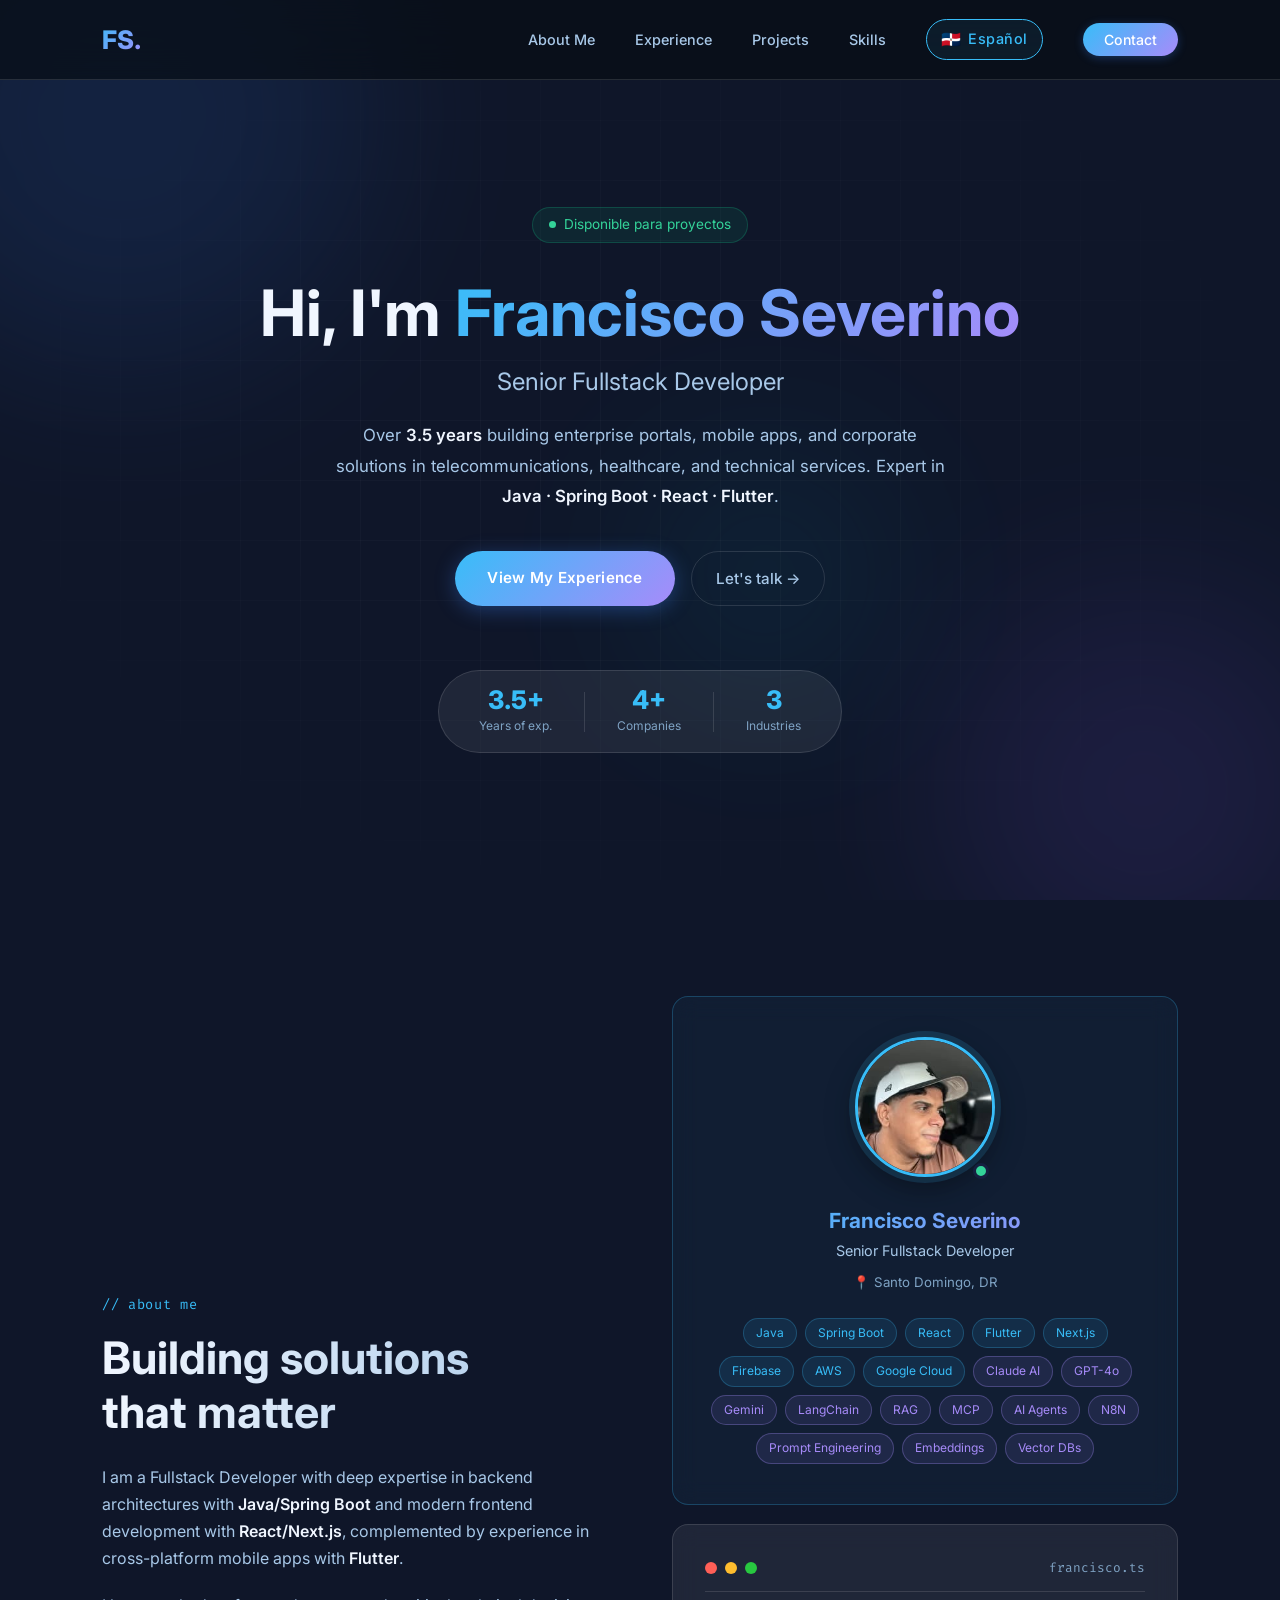
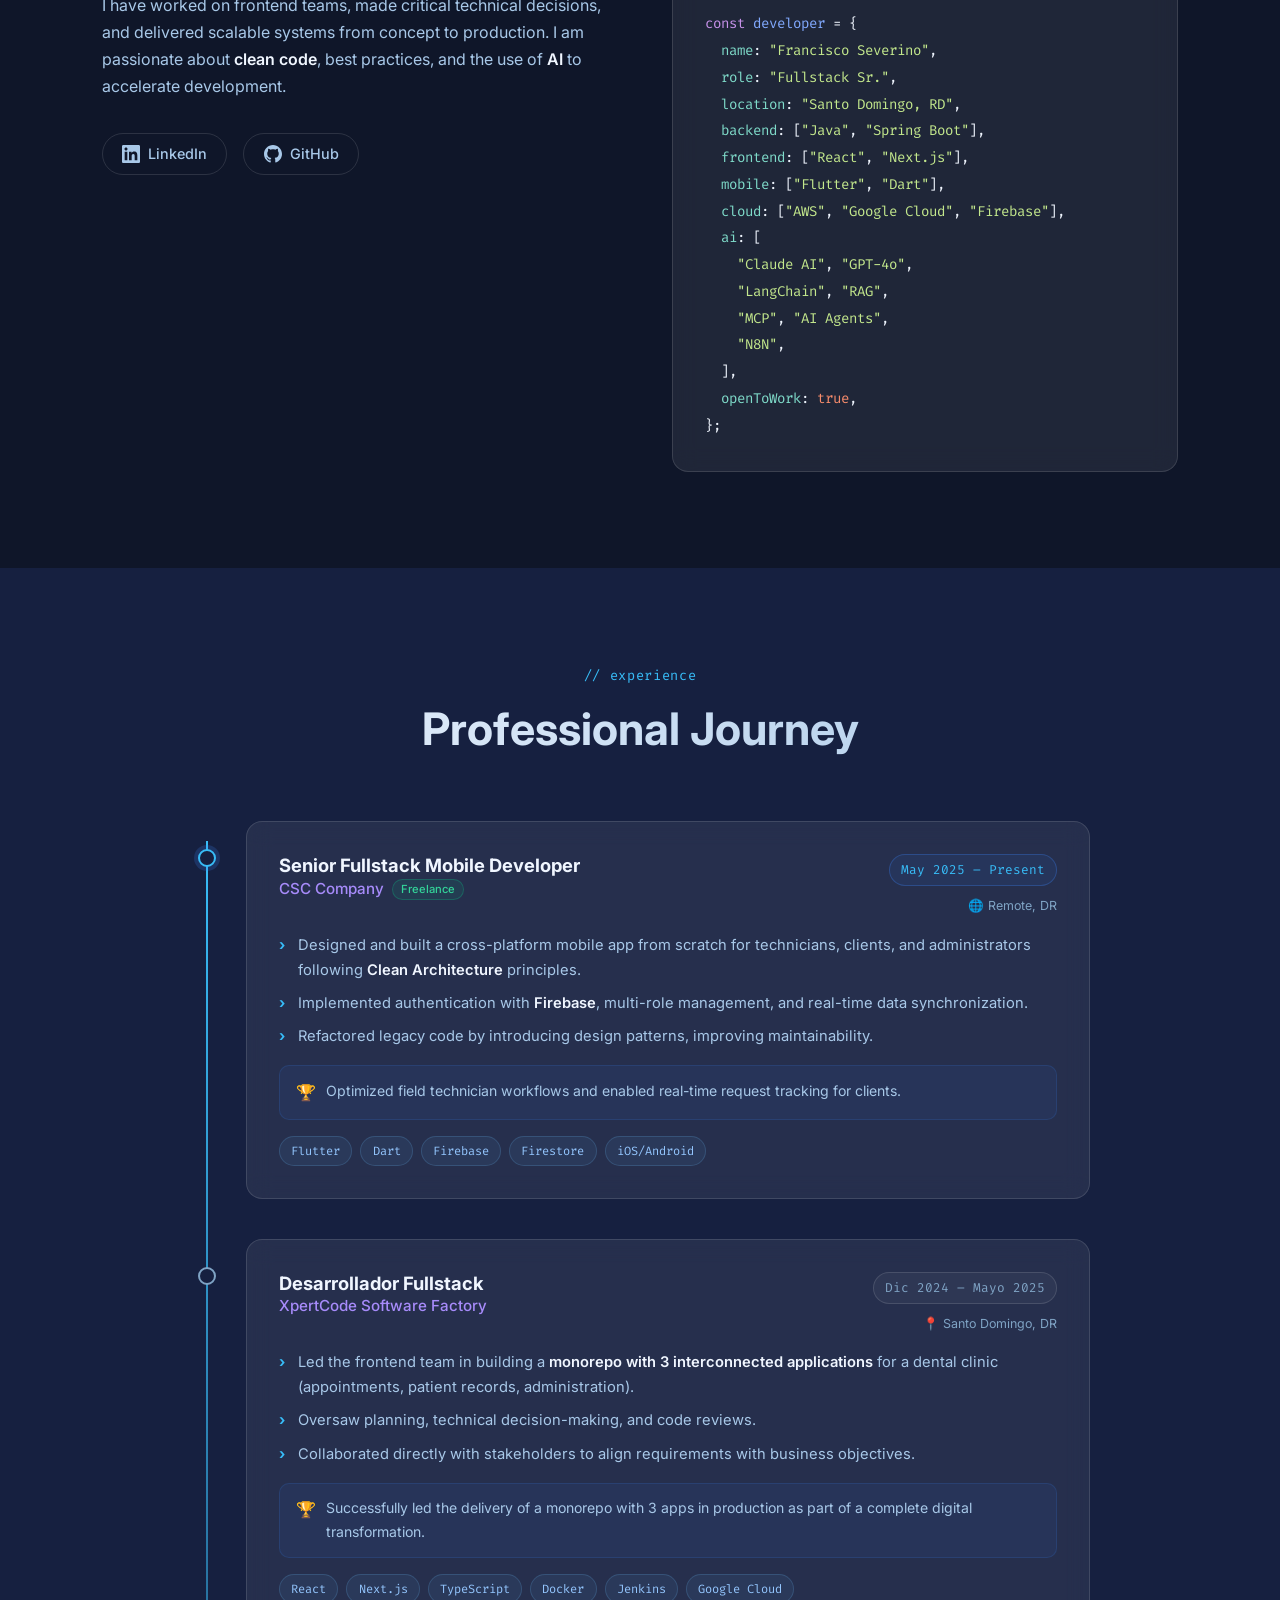
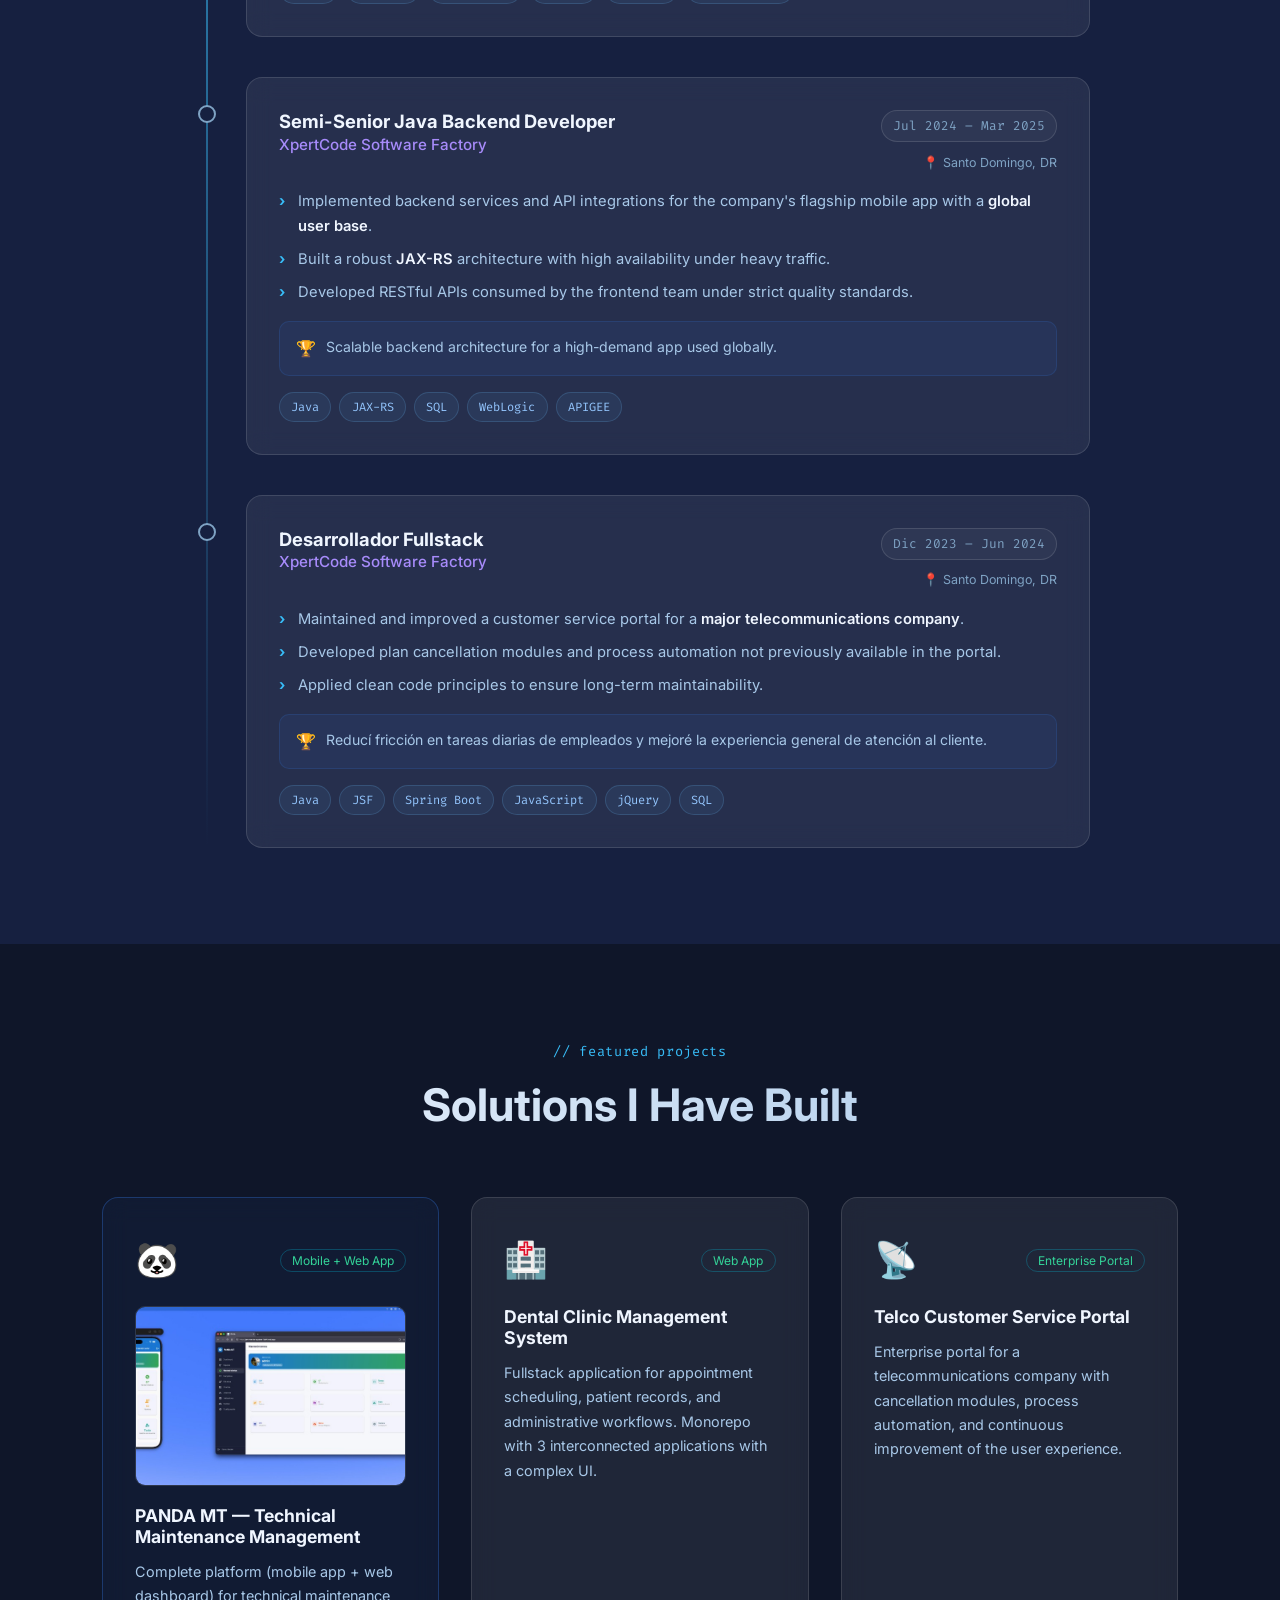
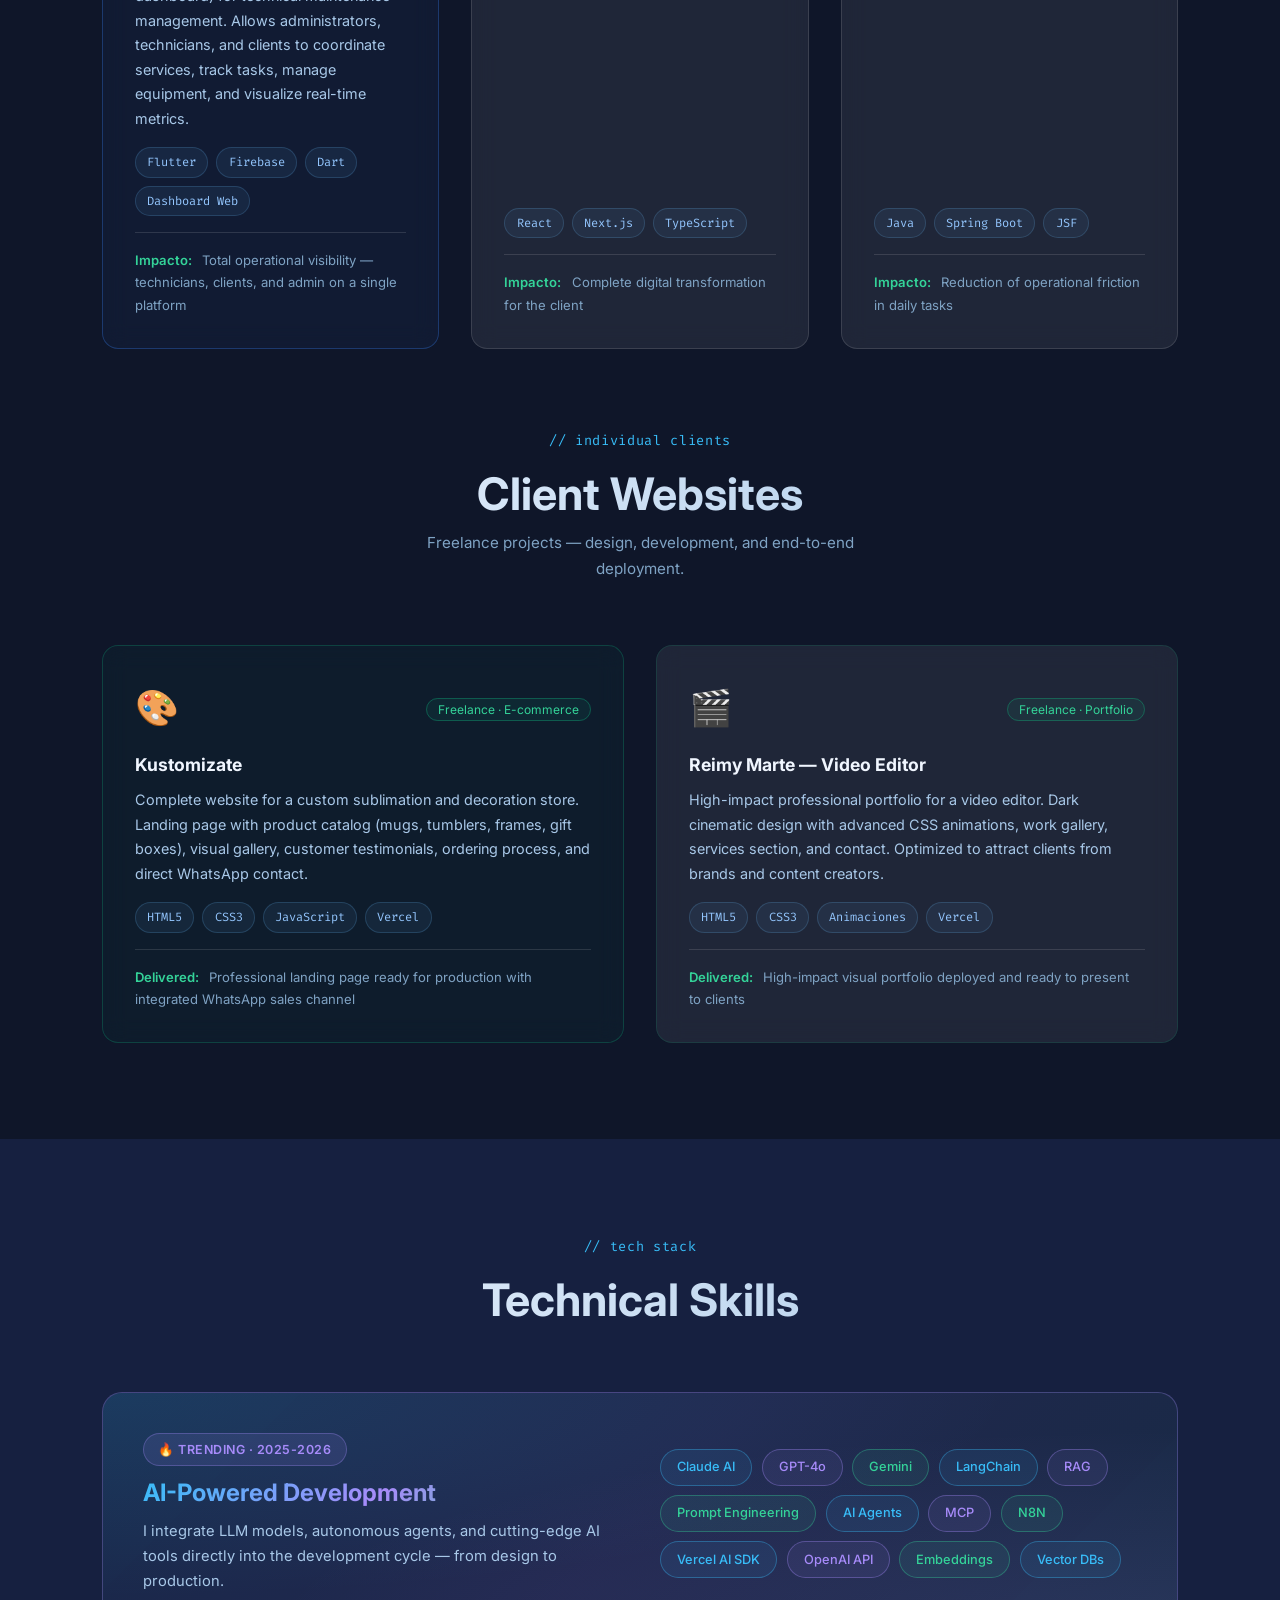
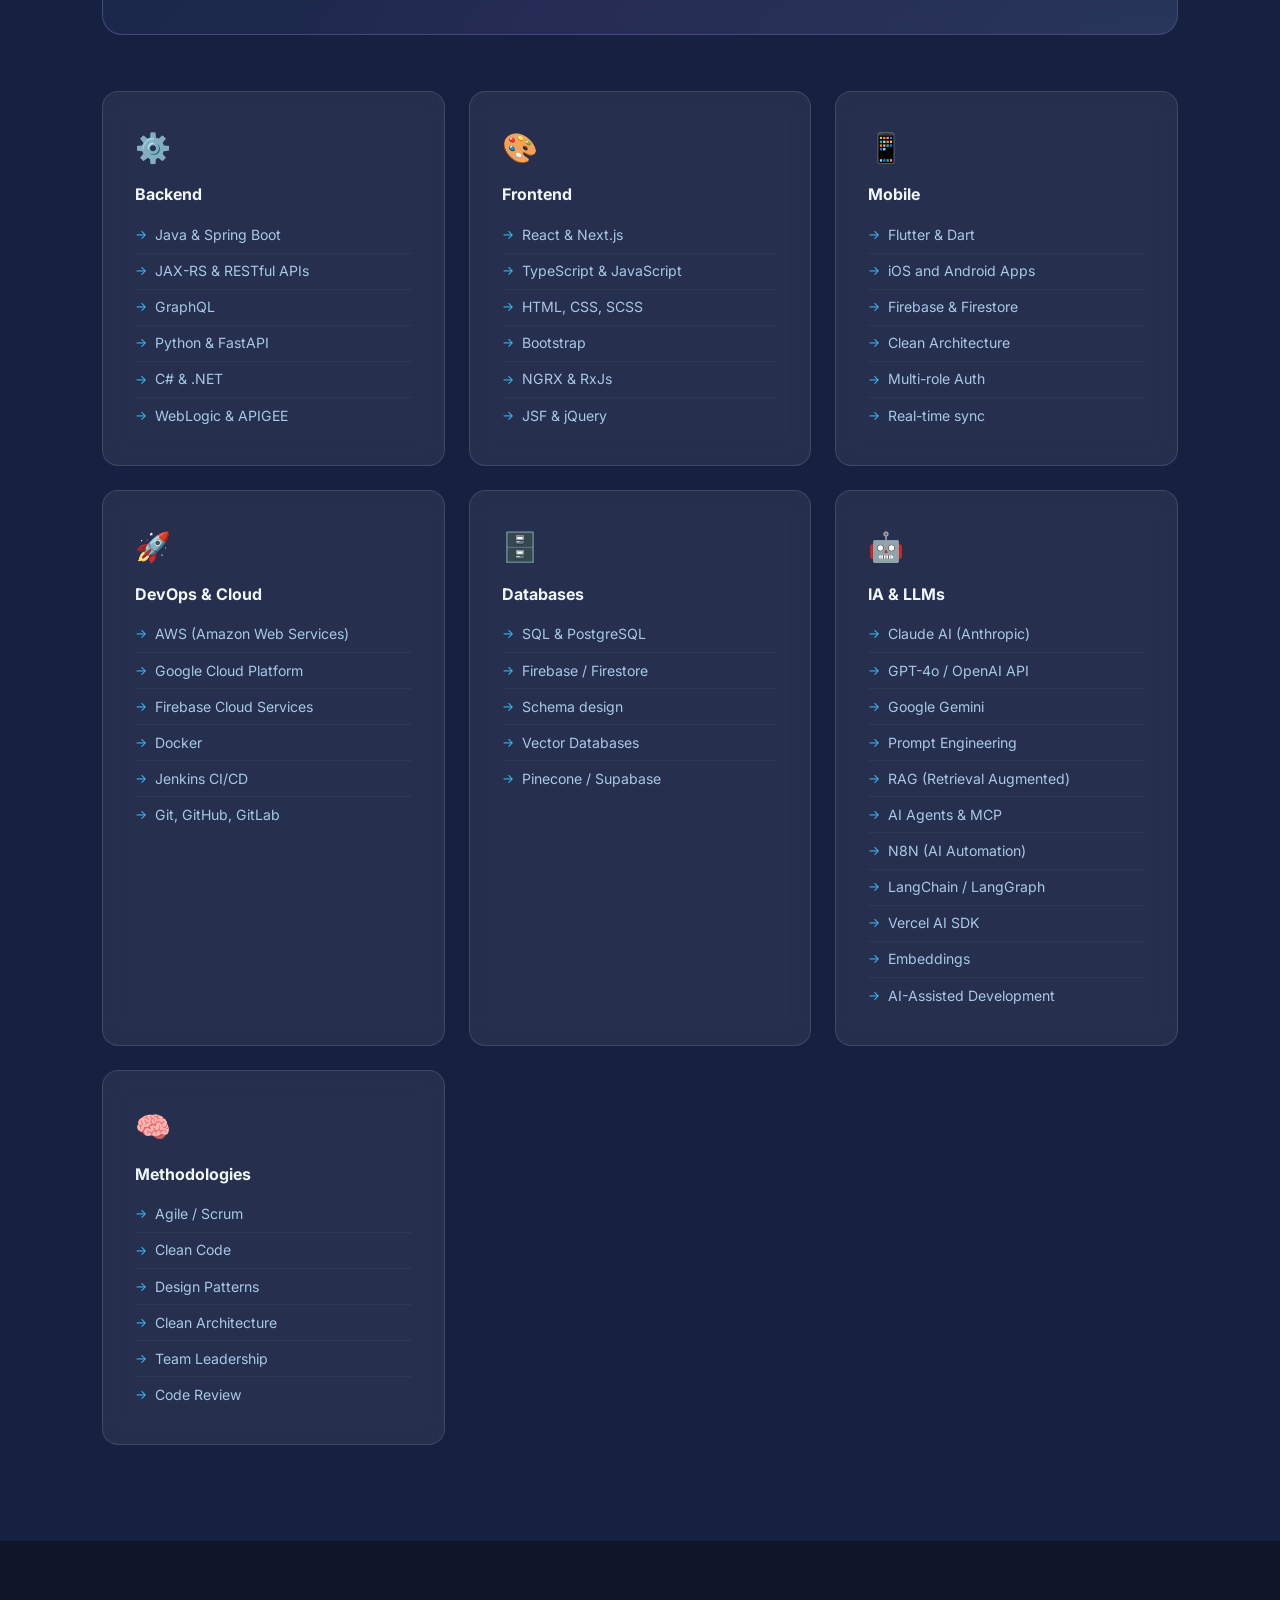
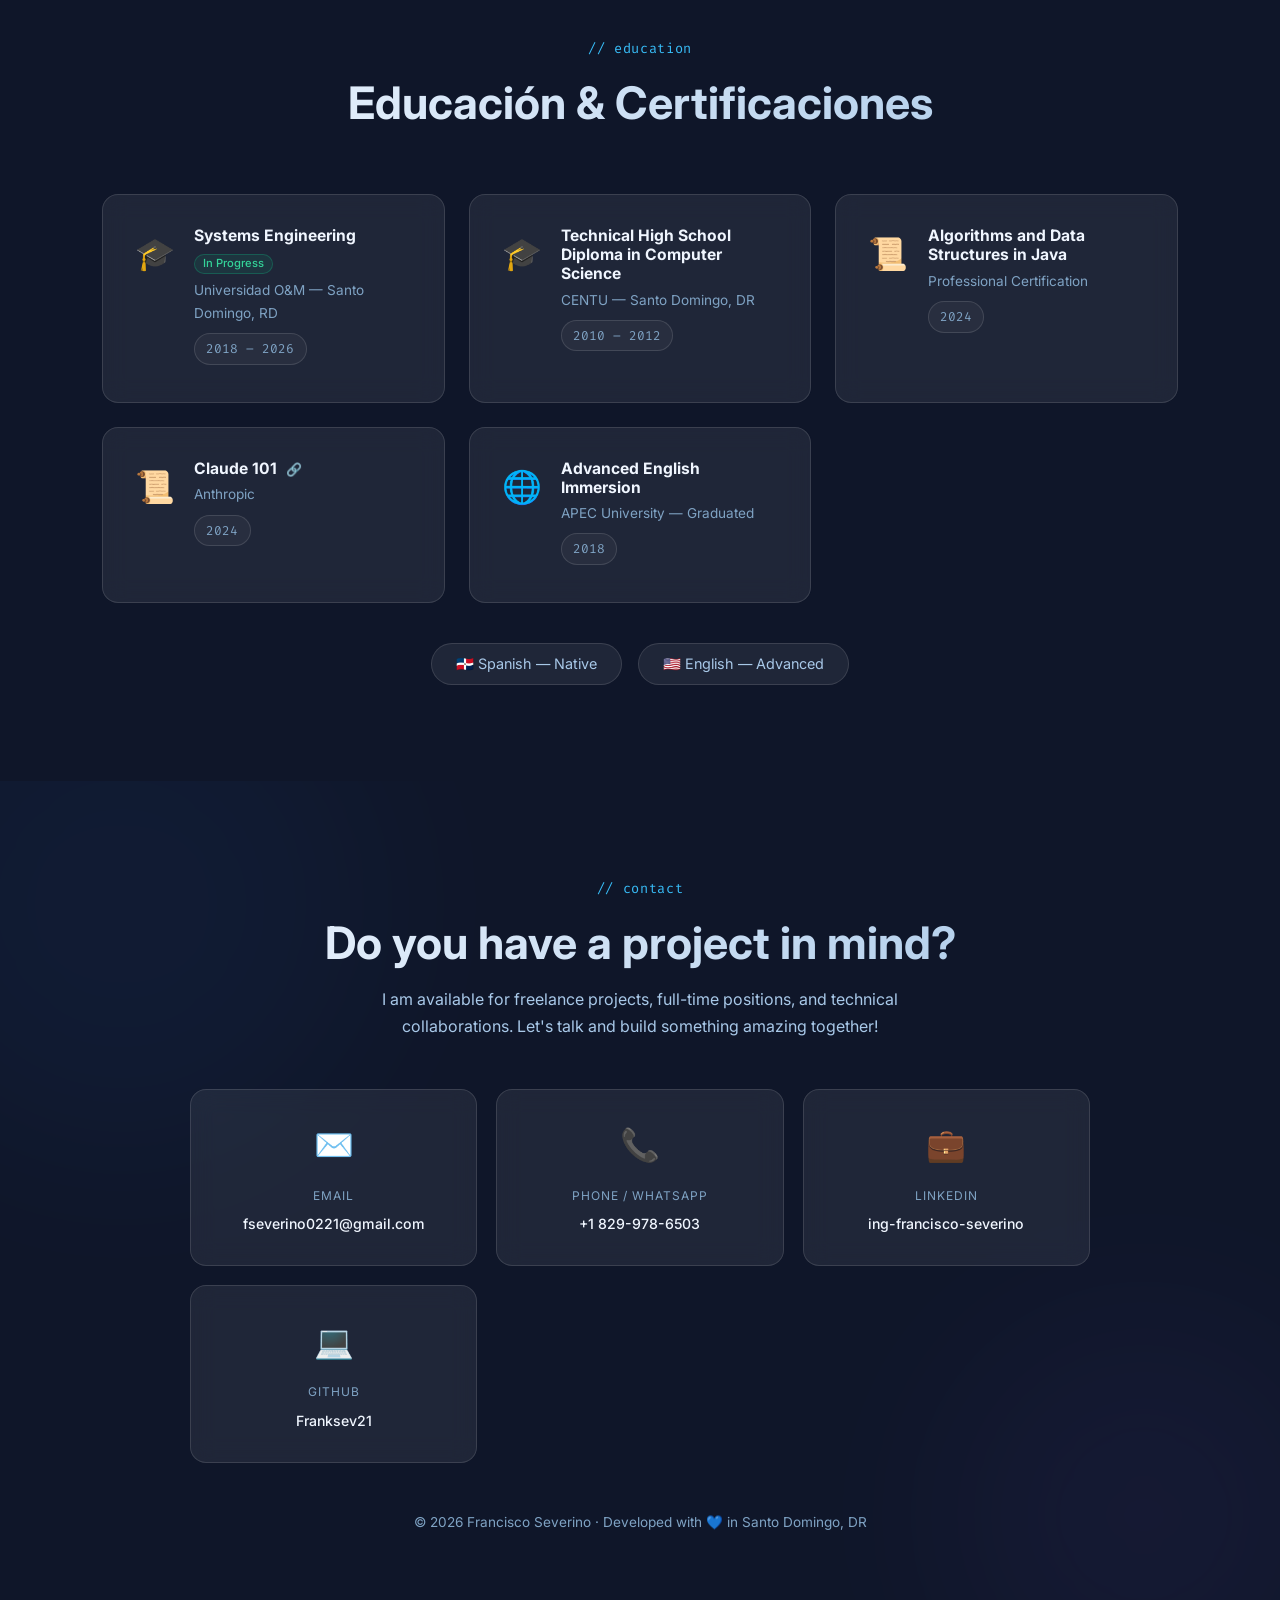
==== commit cfb809b5: "🐛 Fix mobile nav overlay and add cache busting" ====
--- a/en.html
+++ b/en.html
@@ -8,7 +8,7 @@
     <link rel="preconnect" href="https://fonts.googleapis.com">
     <link rel="preconnect" href="https://fonts.gstatic.com" crossorigin>
     <link href="https://fonts.googleapis.com/css2?family=Inter:wght@300;400;500;600;700;800&family=Fira+Code:wght@400;500&display=swap" rel="stylesheet">
-    <link rel="stylesheet" href="style.css">
+    <link rel="stylesheet" href="style.css?v=3">
 </head>
 <body>
 
--- a/style.css
+++ b/style.css
@@ -161,7 +161,7 @@
 }
 .btn-nav:hover { box-shadow: 0 4px 20px rgba(59,130,246,0.5); transform: translateY(-1px); }
 .btn-nav::after { display: none !important; }
-.nav-toggle { display: none; flex-direction: column; gap: 5px; cursor: pointer; background: none; border: none; padding: 4px; }
+.nav-toggle { display: none; flex-direction: column; gap: 5px; cursor: pointer; background: none; border: none; padding: 4px; z-index: 1100; position: relative; }
 .nav-toggle span { display: block; width: 24px; height: 2px; background: var(--text-dim); border-radius: 2px; transition: all 0.3s ease; }
 
 /* ─── HERO ────────────────────────────────────── */
@@ -761,22 +761,38 @@
 @media (max-width: 768px) {
     .container { padding: 0 1.2rem; }
     .section { padding: 4rem 0; }
-    
-    .nav-links { display: none; position: fixed; inset: 0; top: 65px; background: rgba(15, 22, 41, 0.98); flex-direction: column; align-items: center; justify-content: center; gap: 2.5rem; }
+
+    /* ── MOBILE NAV ── */
+    .nav-links {
+        display: none;
+        position: fixed;
+        top: 0; left: 0; right: 0; bottom: 0;
+        padding-top: 80px;
+        background: rgba(10, 15, 35, 0.99);
+        flex-direction: column;
+        align-items: center;
+        justify-content: center;
+        gap: 2.5rem;
+        z-index: 999;
+    }
     .nav-links.open { display: flex; }
-    .nav-links a { font-size: 1.2rem; }
-    .nav-toggle { display: flex; }
-    
+    .nav-links a { font-size: 1.3rem; }
+    /* Hide blinking tooltip on mobile nav */
+    .lang-tooltip { display: none; }
+    /* Show lang btn inline in mobile menu */
+    .lang-toggle { flex-direction: row; }
+    .nav-toggle { display: flex; z-index: 1100; }
+
     .hero-title { font-size: 2.5rem; }
     .hero-stats { flex-direction: column; gap: 1rem; border-radius: 20px; }
     .stat-divider { width: 60px; height: 1px; }
-    
+
     .job-header { flex-direction: column; }
     .job-meta { text-align: left; }
     .timeline::before { left: 8px; }
     .timeline-item { padding-left: 36px; }
     .timeline-marker { left: 0; }
-    
+
     .ai-banner-content { grid-template-columns: 1fr; gap: 1.5rem; }
     .ai-banner { padding: 1.5rem; }
 }
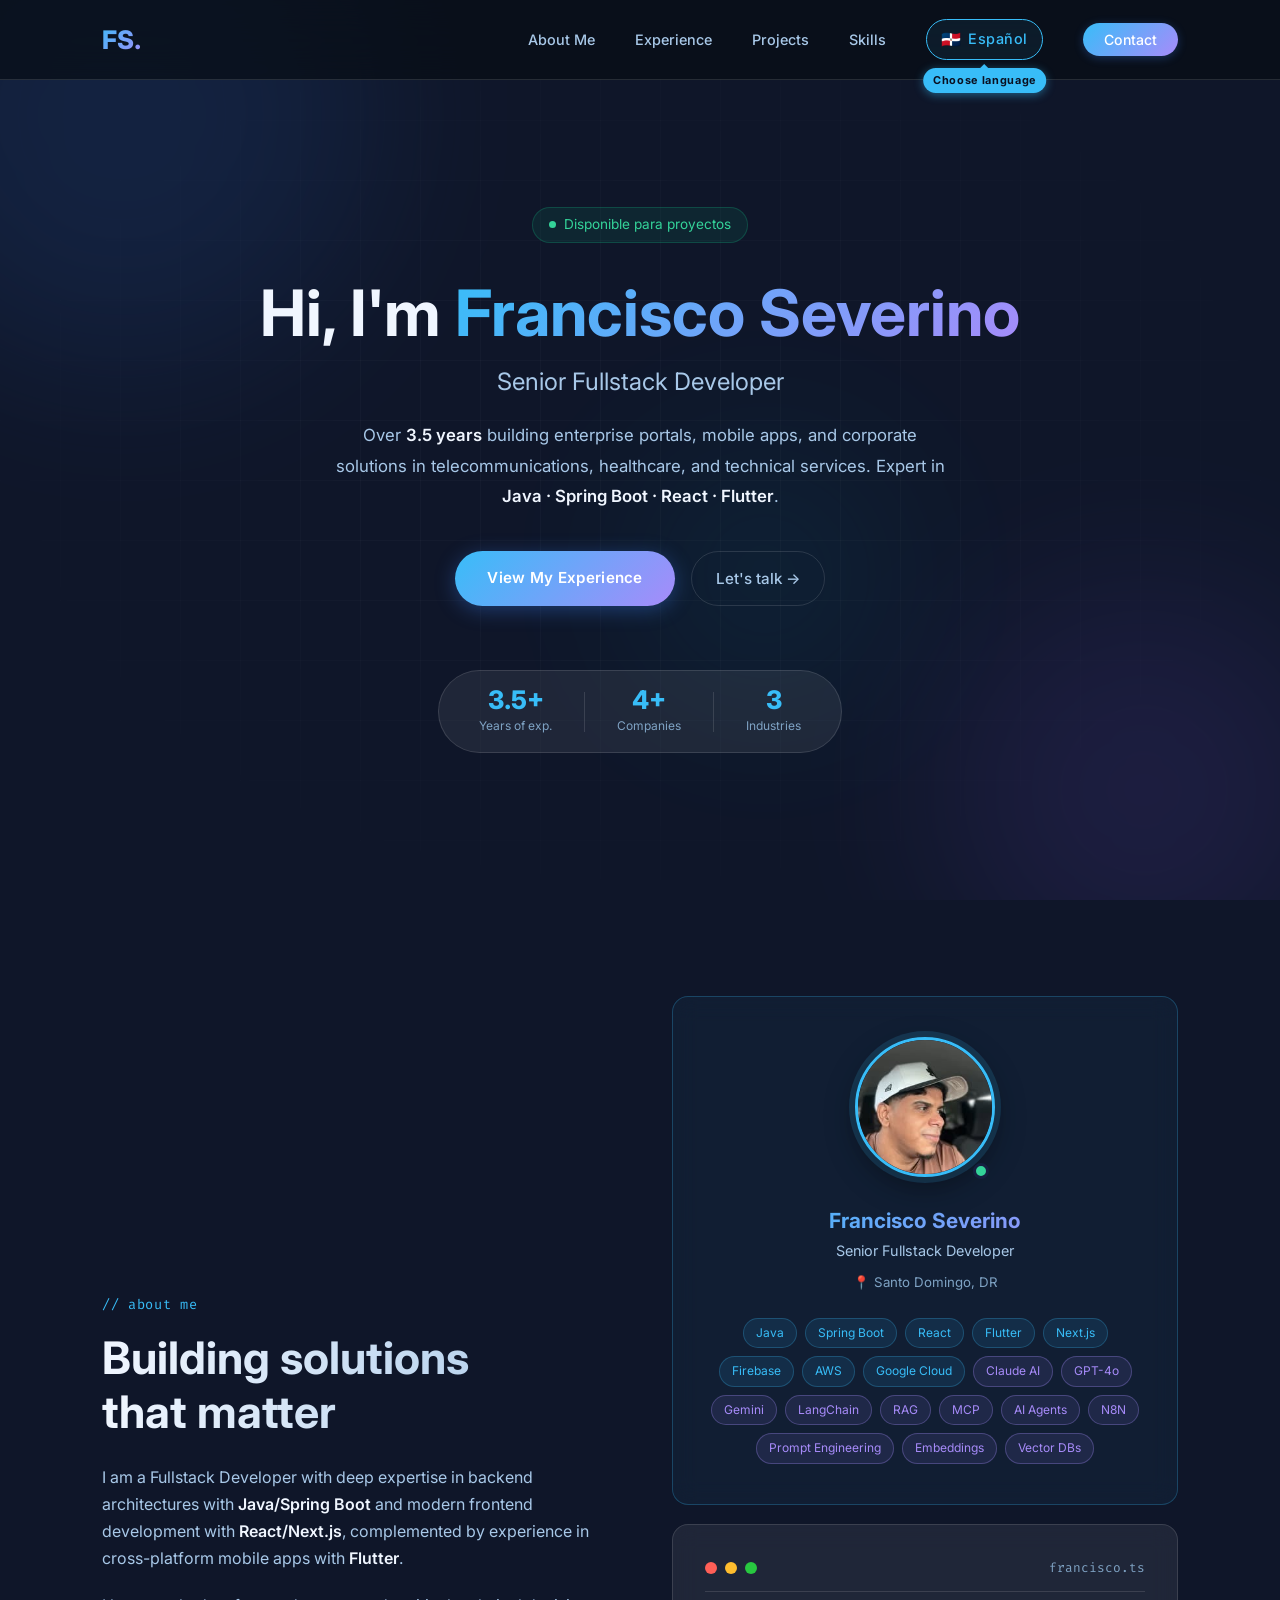
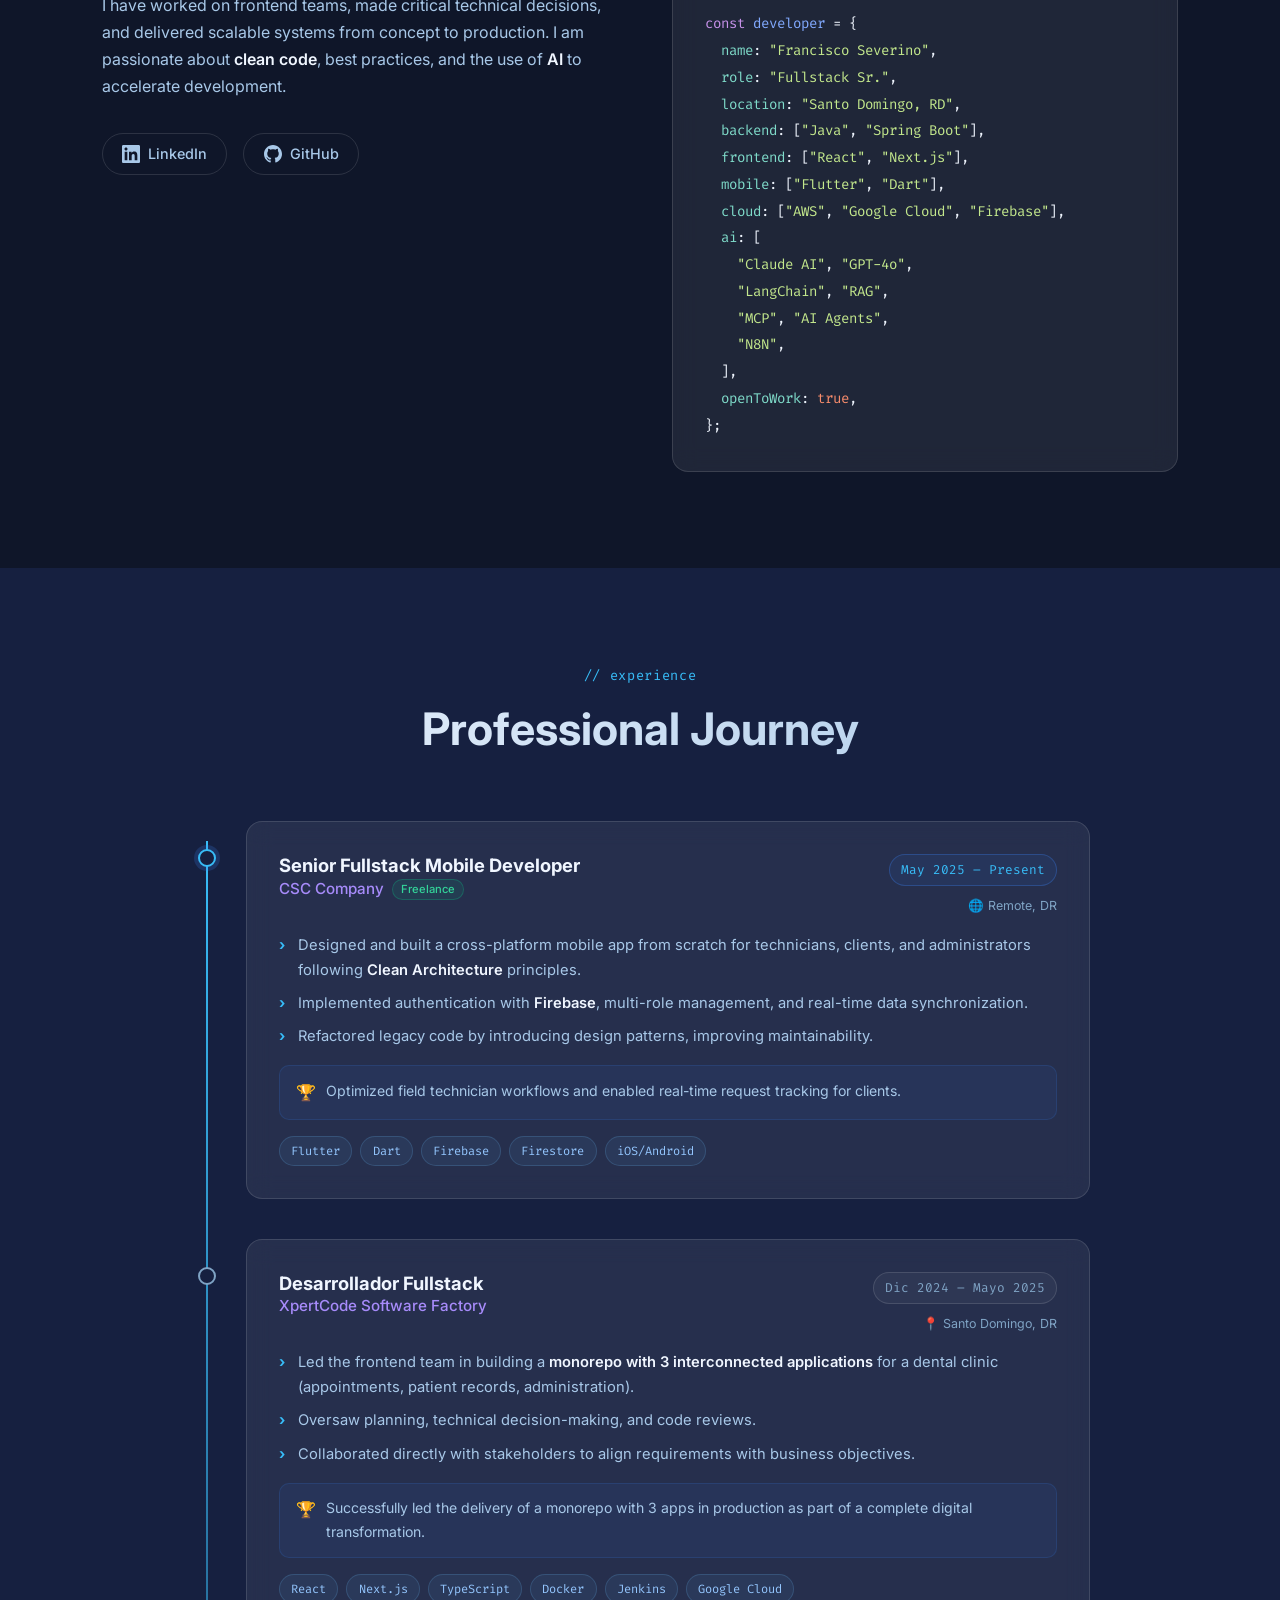
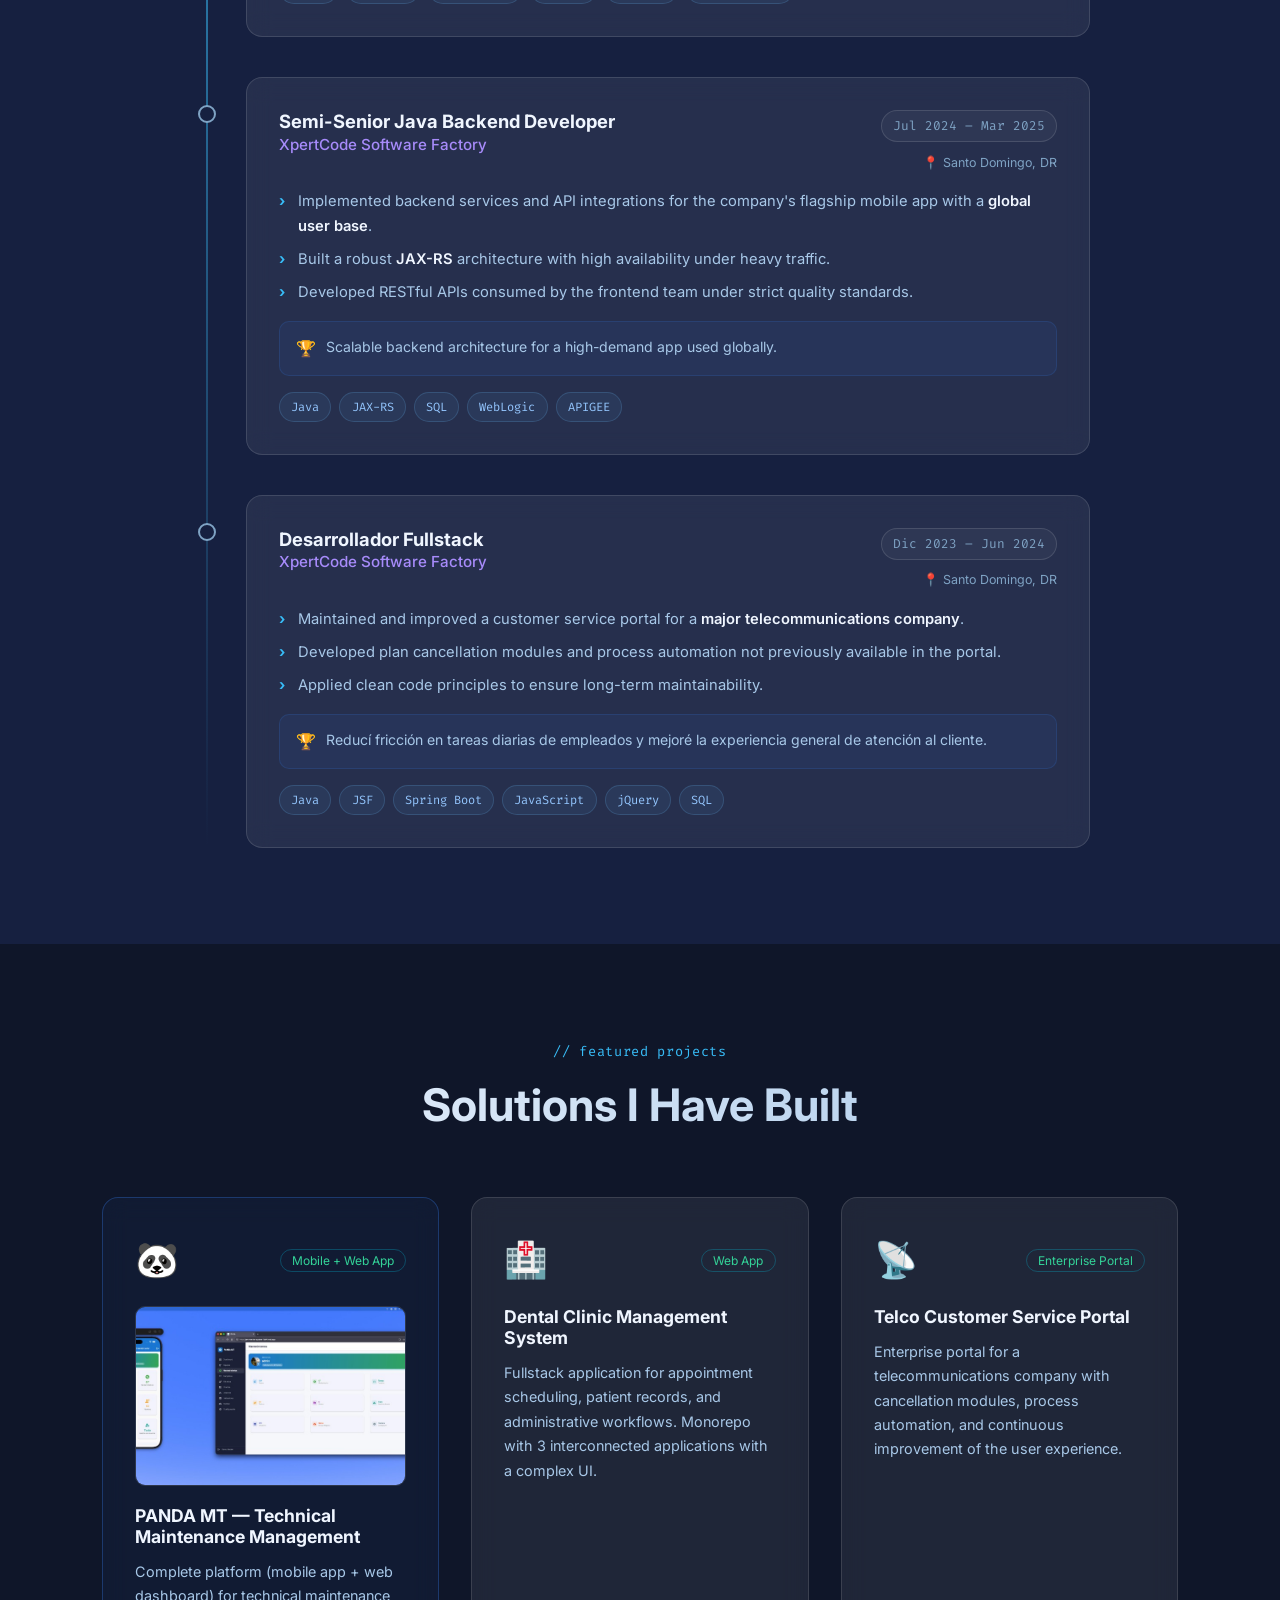
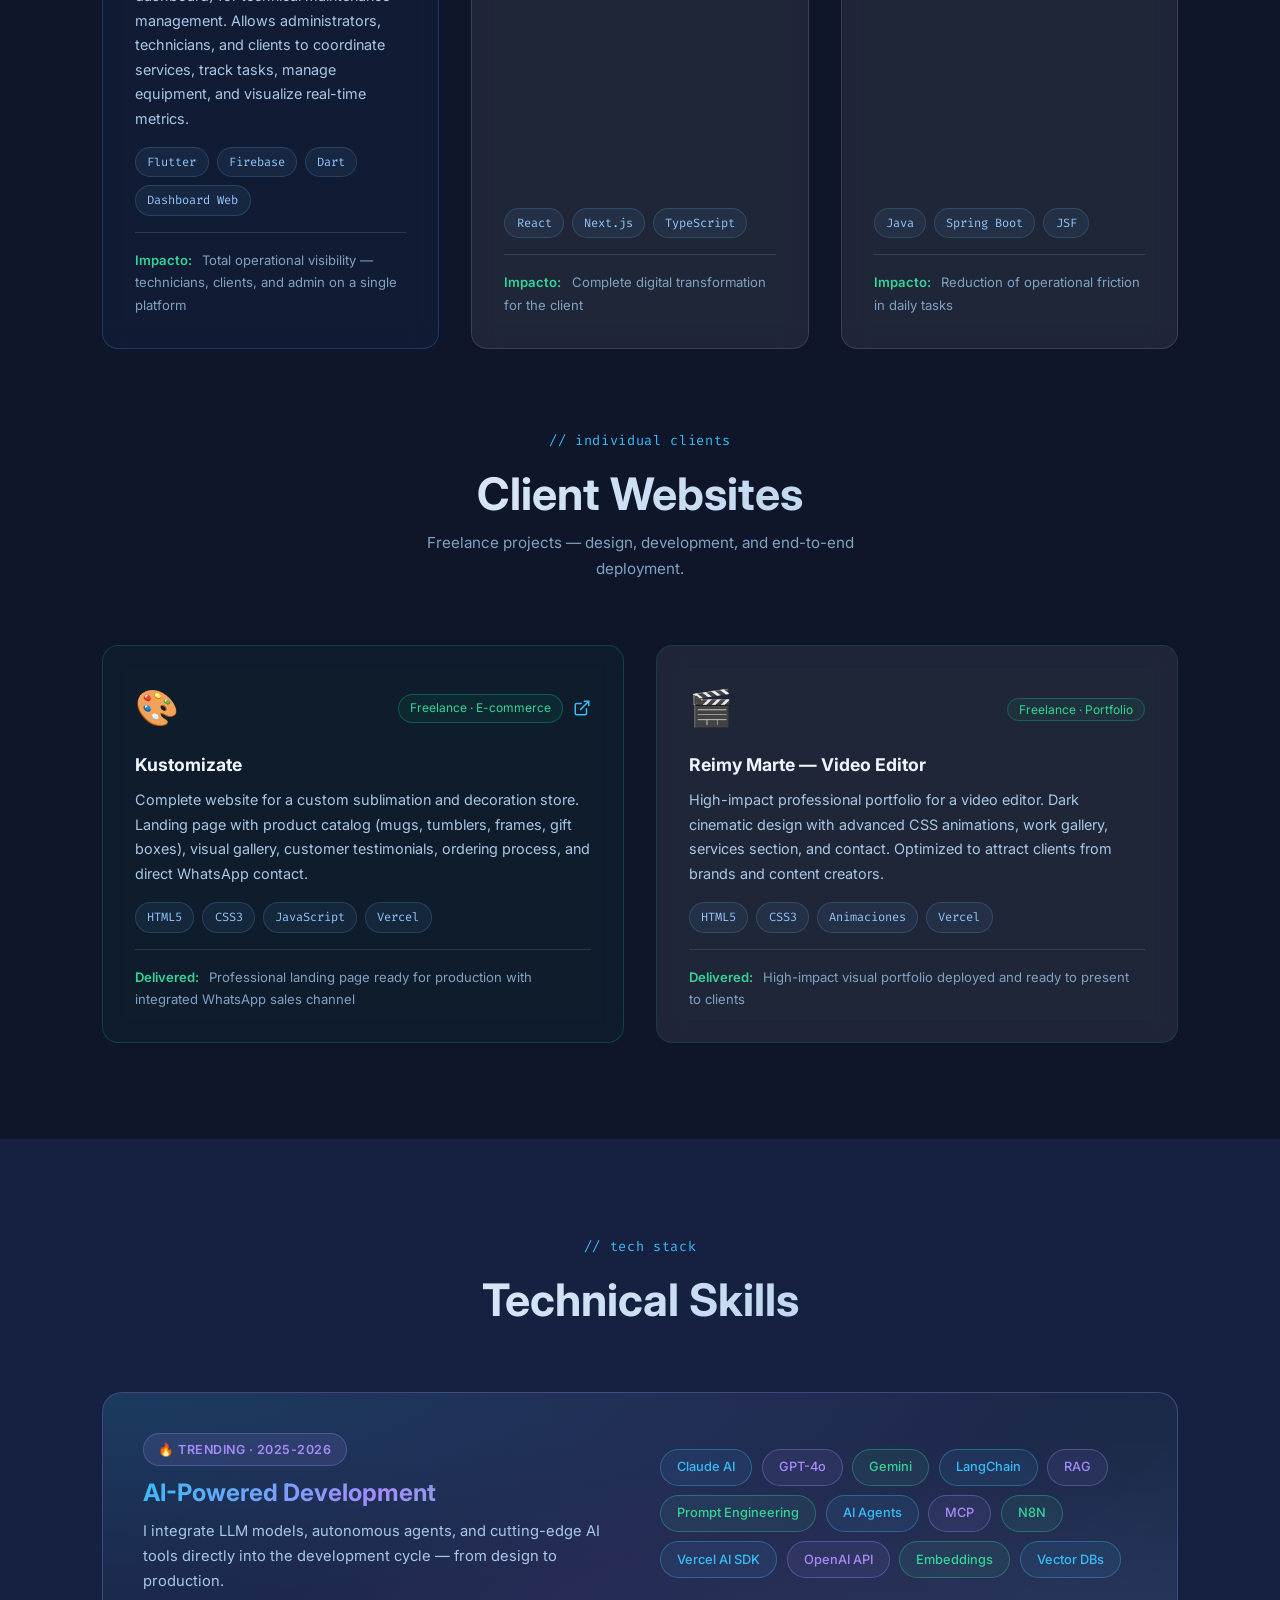
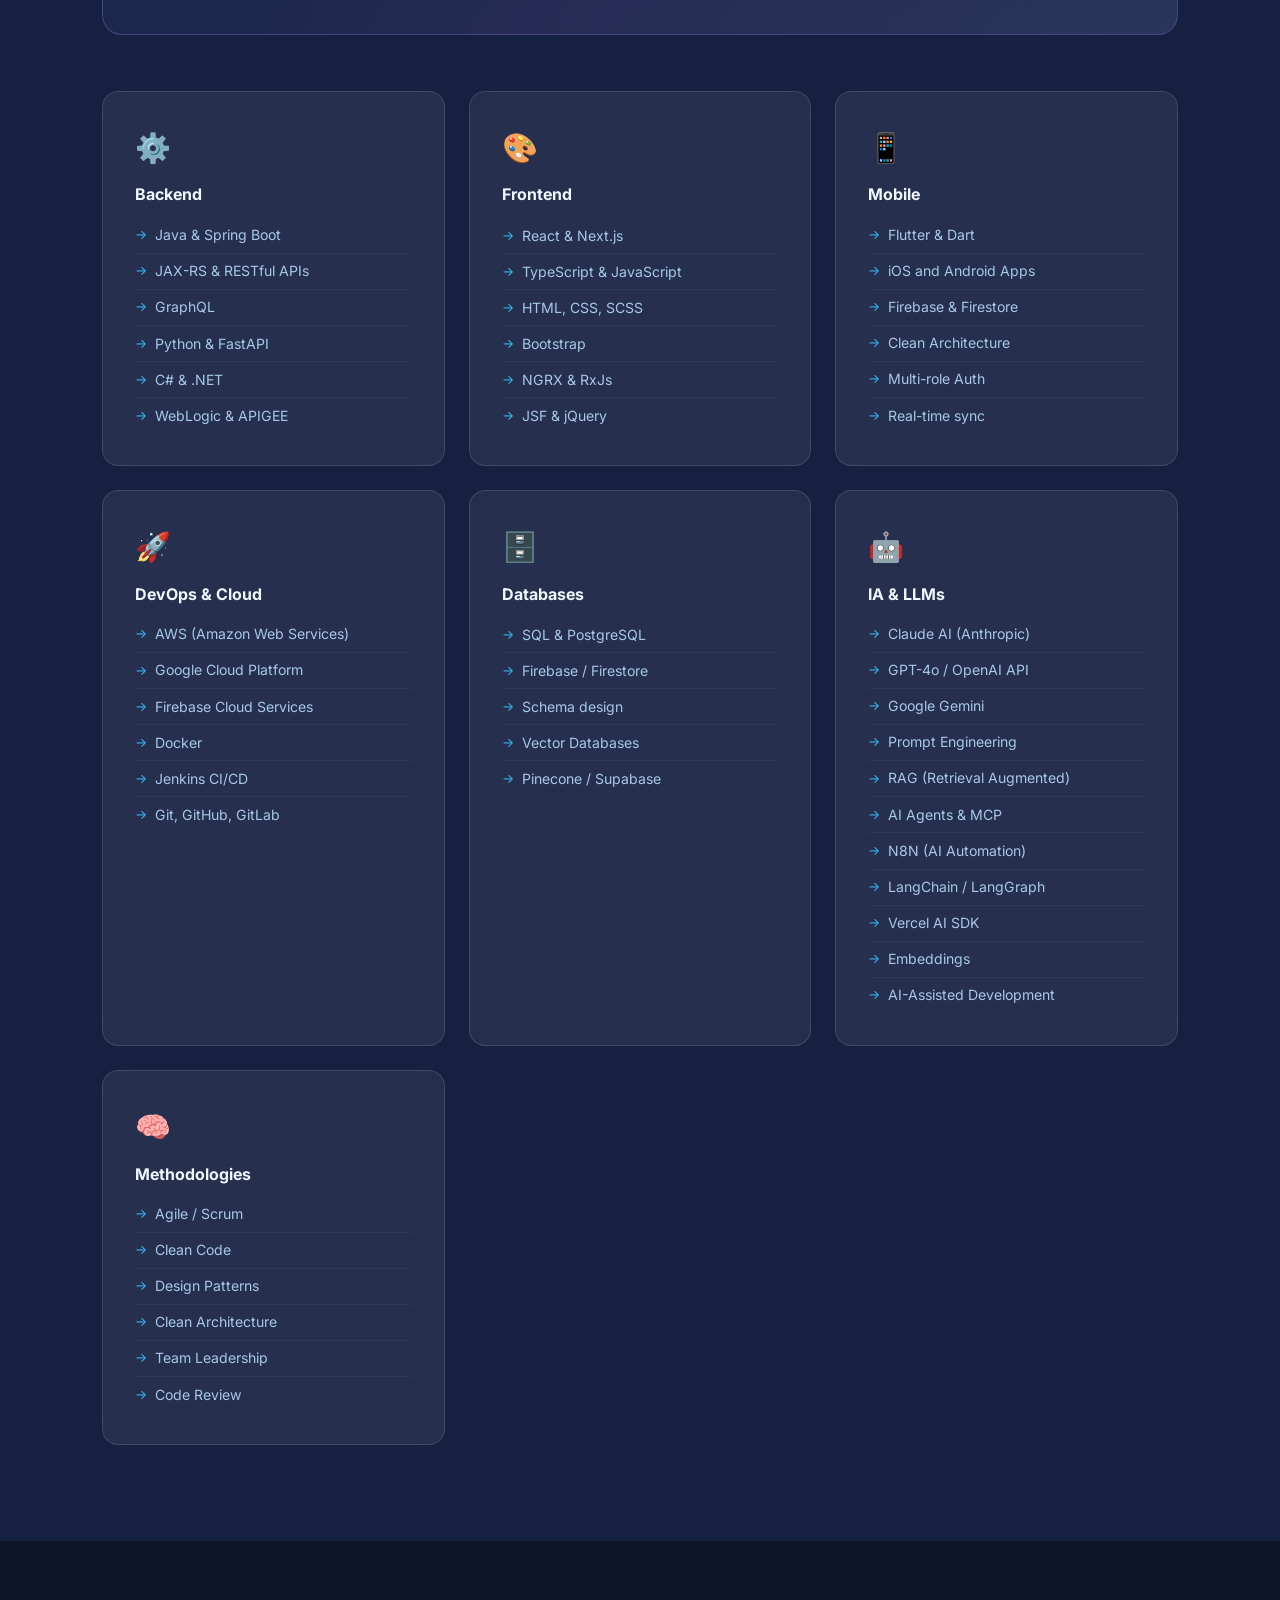
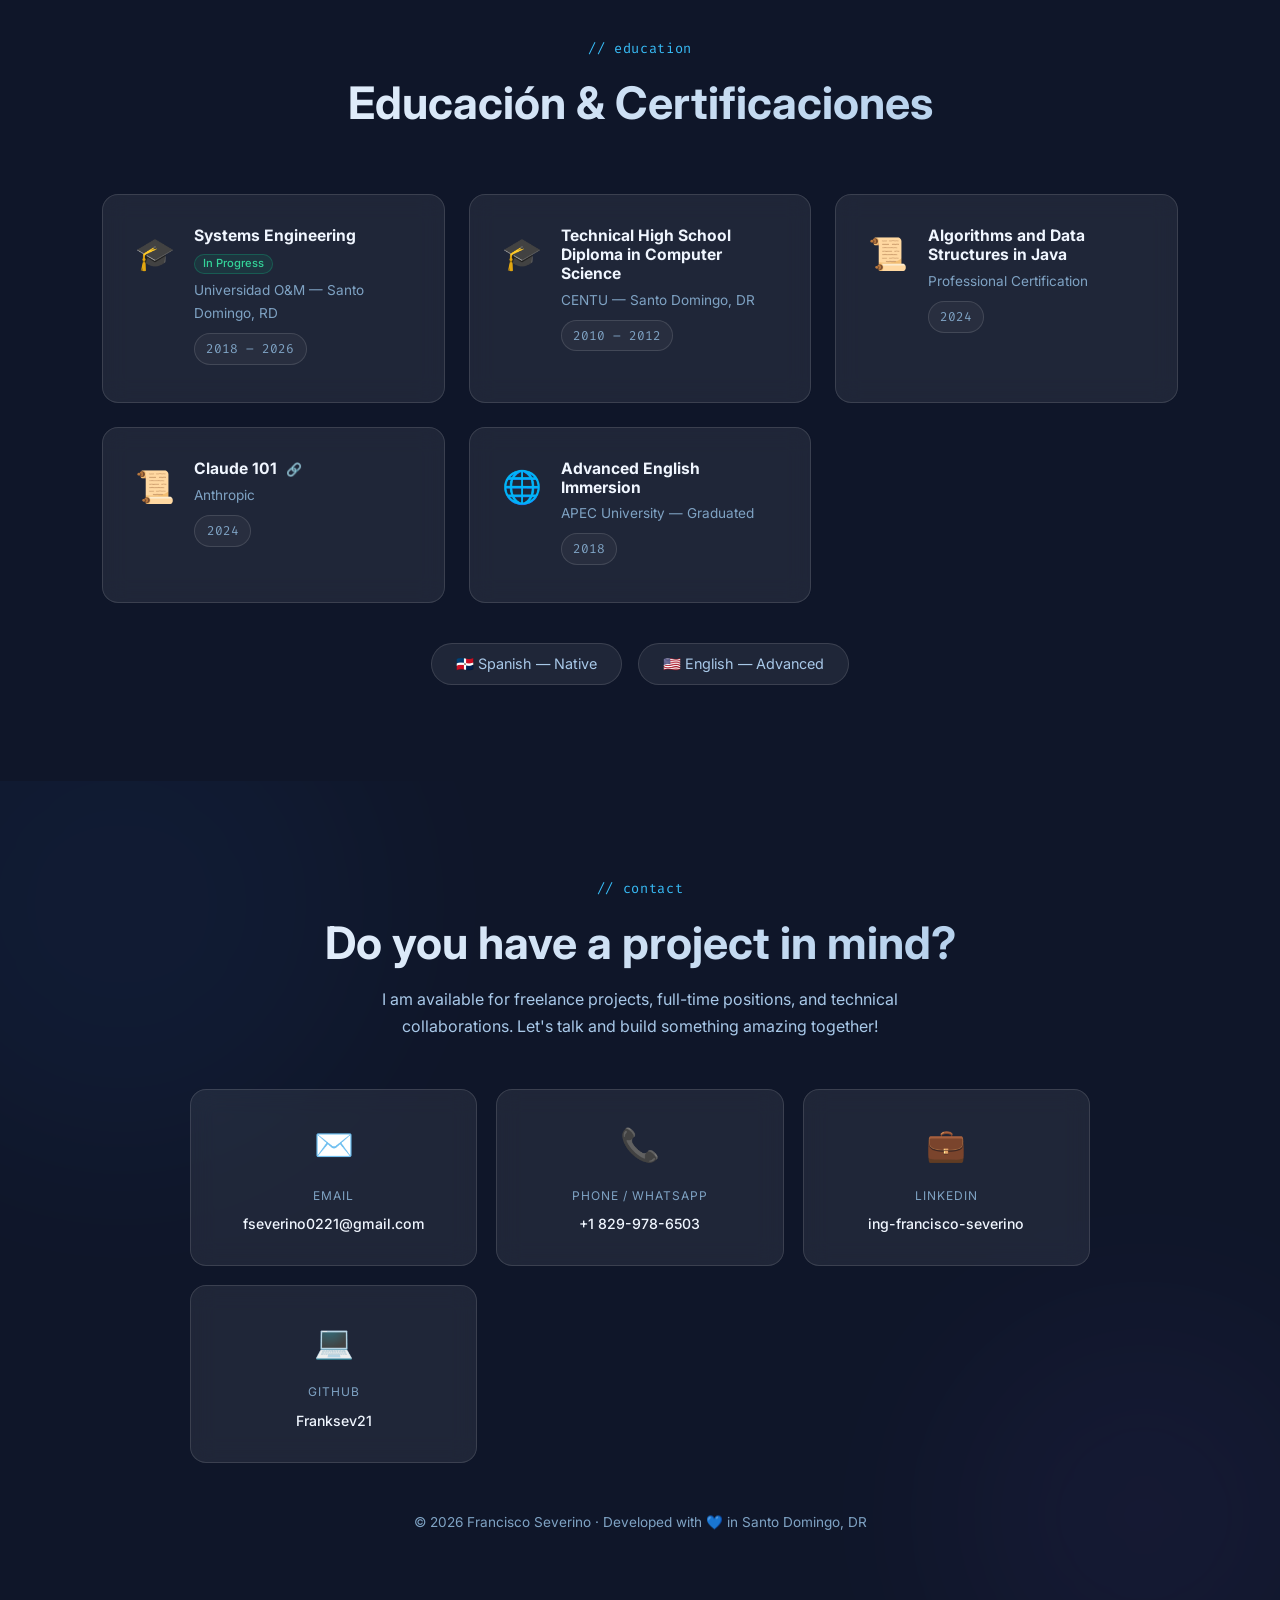
==== commit 05c6ebed: "🔗 Add live link to Kustomizate project" ====
--- a/en.html
+++ b/en.html
@@ -401,8 +401,11 @@
                 <div class="project-card glass-card featured client-card">
                     <div class="project-top">
                         <span class="project-icon">🎨</span>
-                        <div class="project-links">
+                        <div class="project-links" style="display: flex; gap: 10px; align-items: center;">
                             <span class="project-type client-type">Freelance · E-commerce</span>
+                            <a href="https://kustomizate.vercel.app" target="_blank" title="Visit website" class="project-link-icon" style="color: var(--accent); display: flex; align-items: center; transition: transform 0.2s;">
+                                <svg width="18" height="18" viewBox="0 0 24 24" fill="none" stroke="currentColor" stroke-width="2" stroke-linecap="round" stroke-linejoin="round"><path d="M18 13v6a2 2 0 0 1-2 2H5a2 2 0 0 1-2-2V8a2 2 0 0 1 2-2h6"></path><polyline points="15 3 21 3 21 9"></polyline><line x1="10" y1="14" x2="21" y2="3"></line></svg>
+                            </a>
                         </div>
                     </div>
                     <h3>Kustomizate</h3>
--- a/style.css
+++ b/style.css
@@ -808,3 +808,4 @@
     
     .section-title { font-size: 1.8rem; }
 }
+.project-link-icon:hover { transform: translateY(-2px); color: var(--text) !important; }
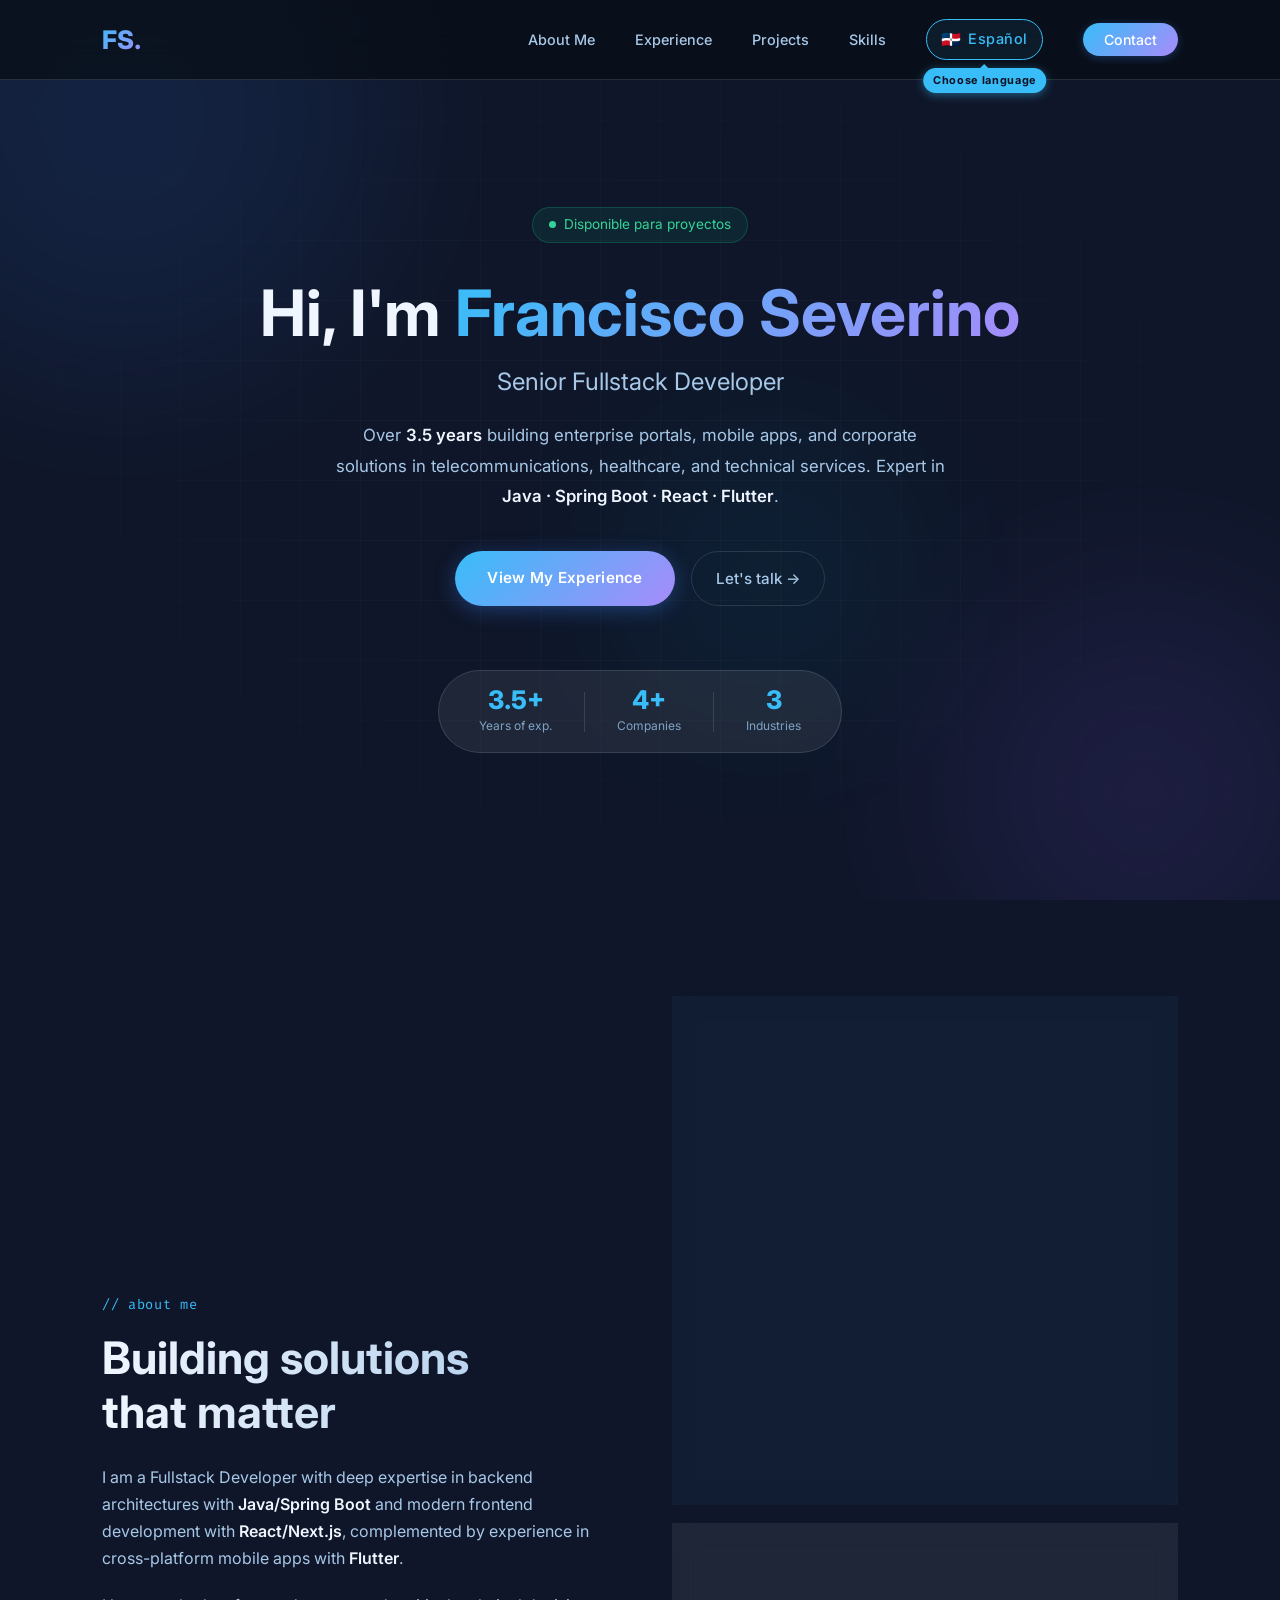
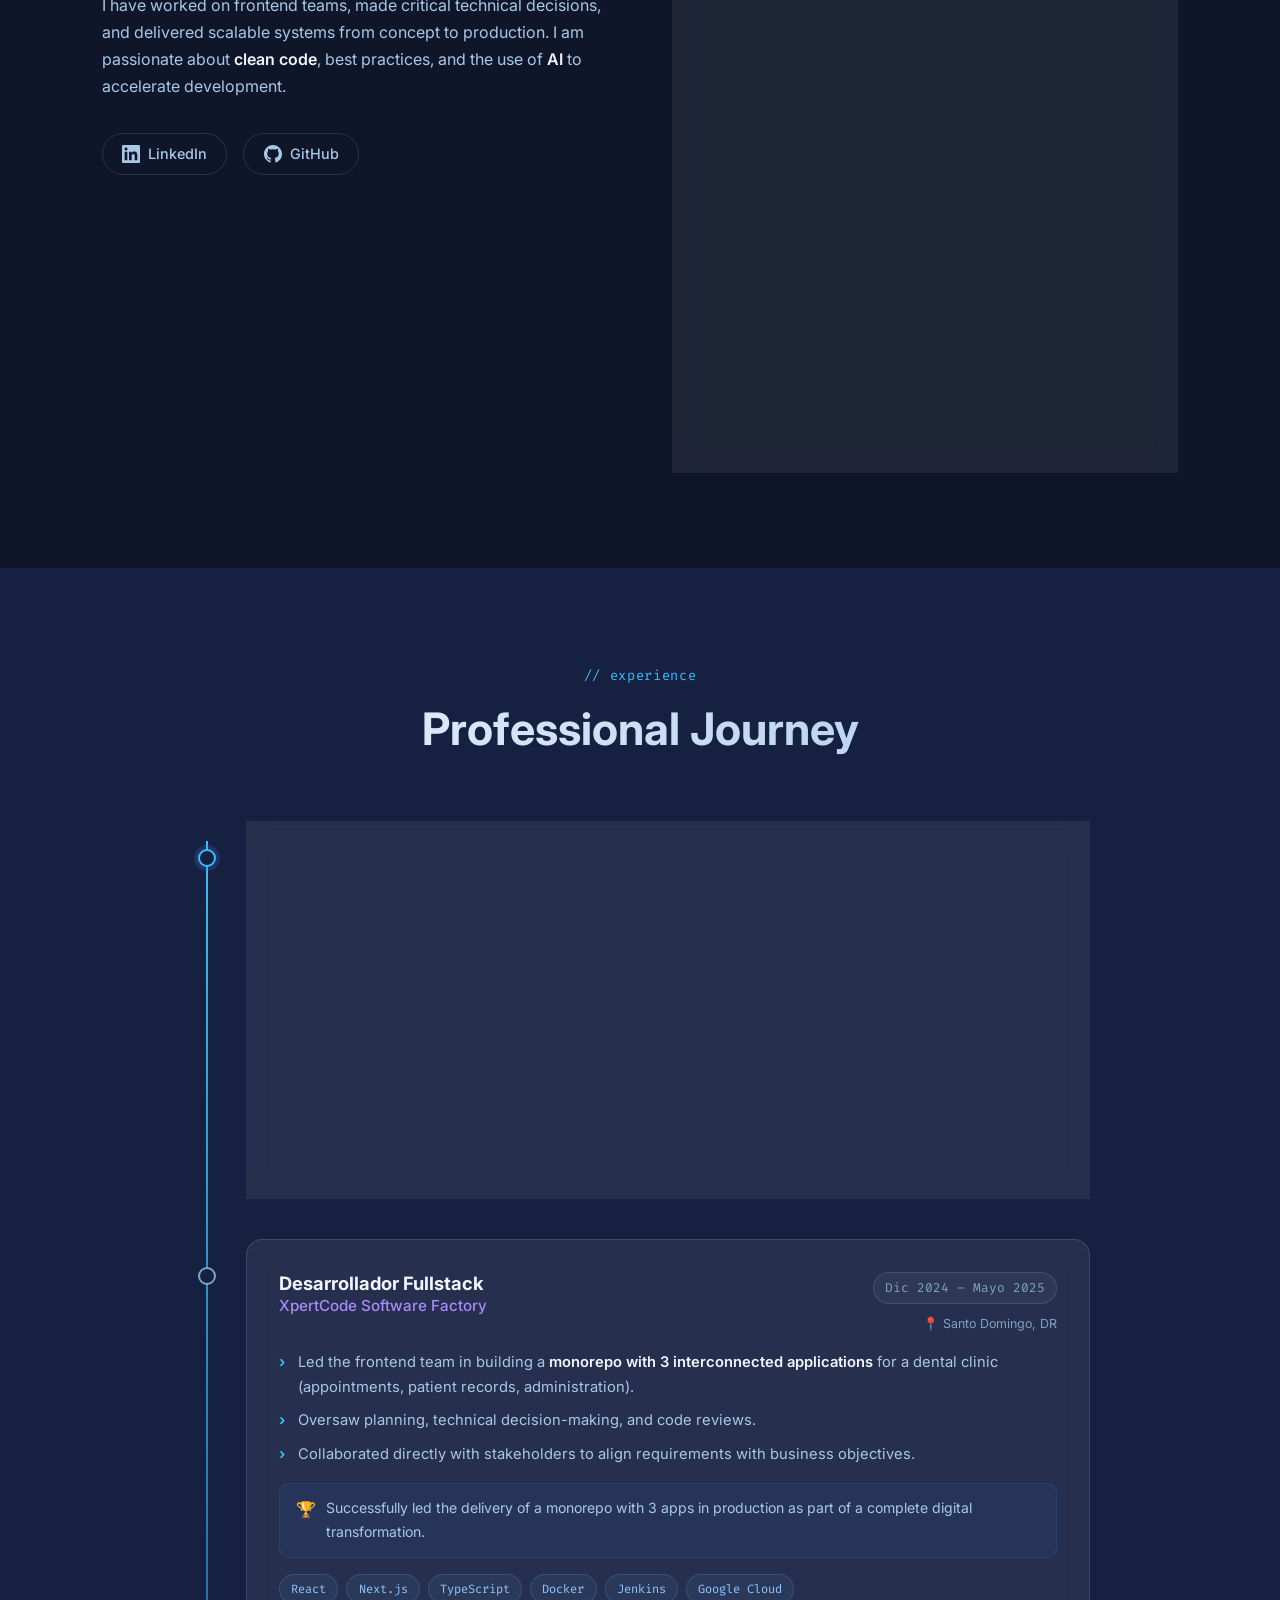
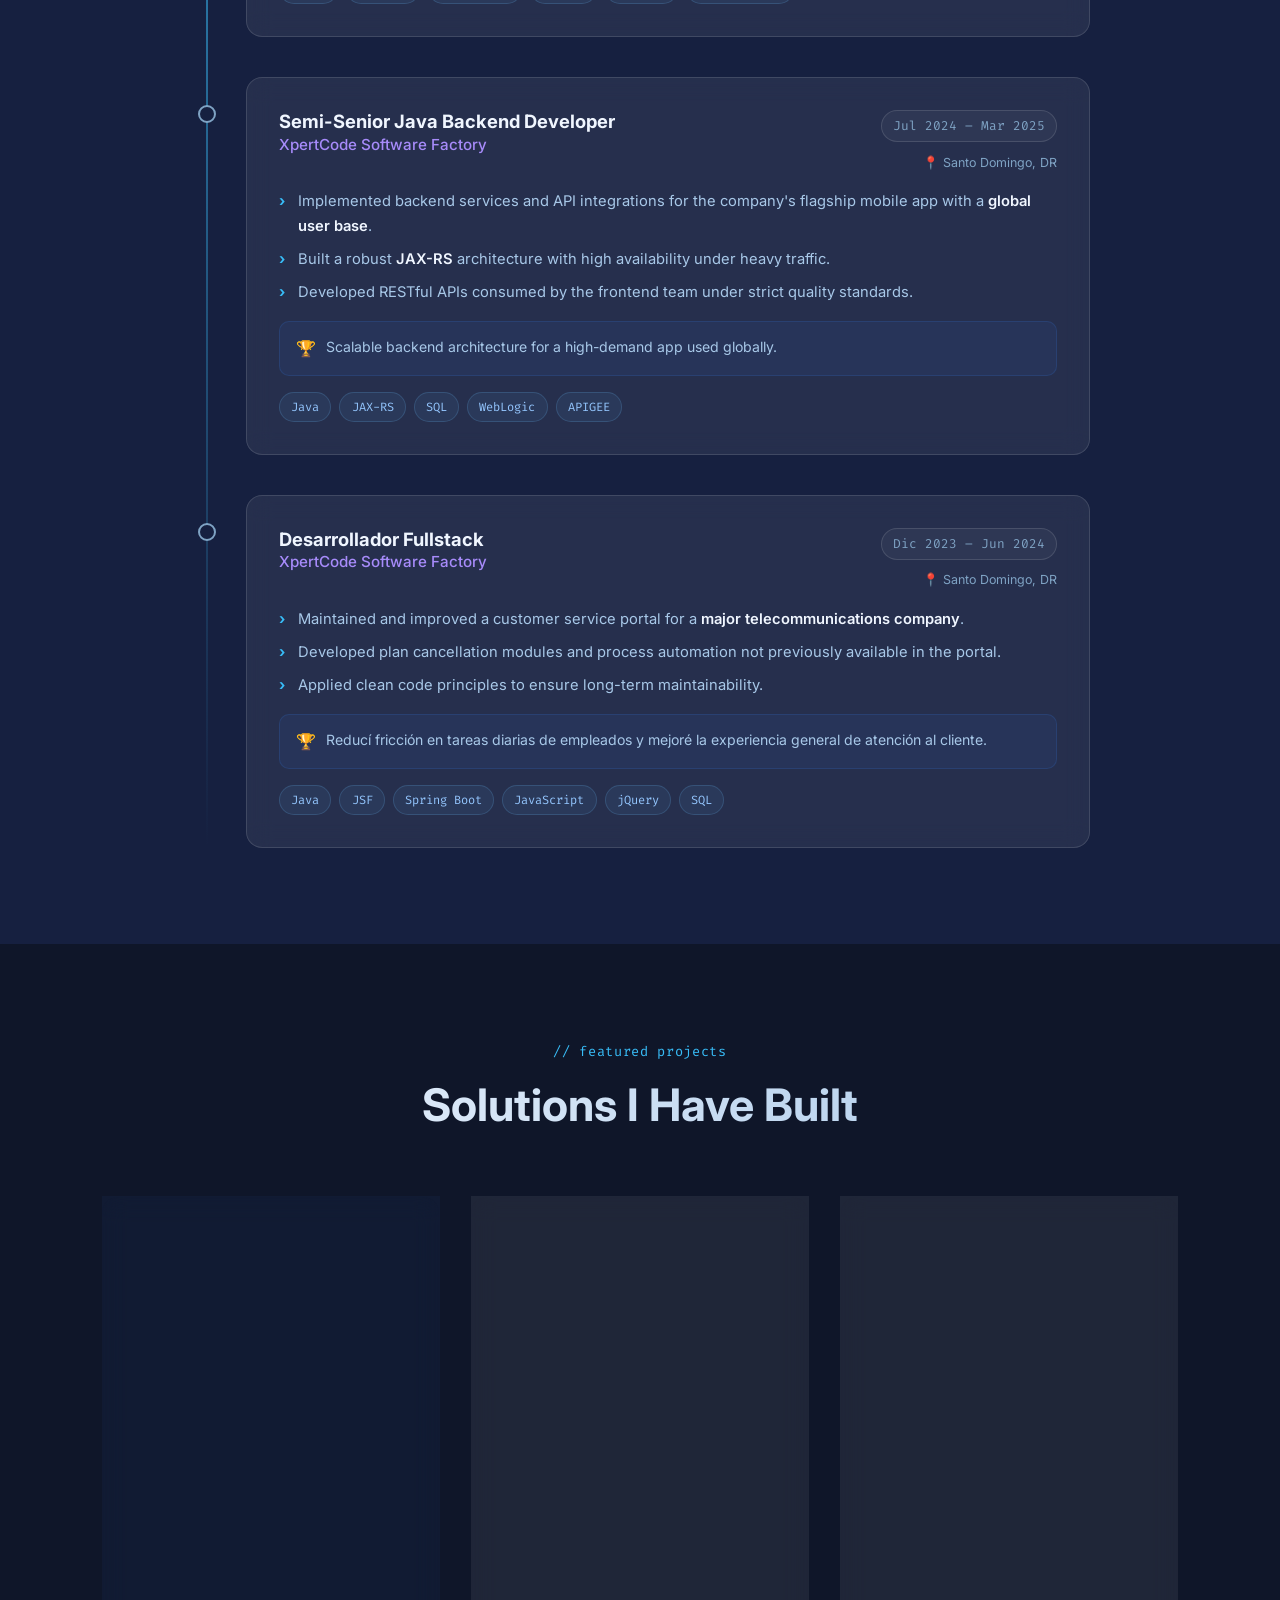
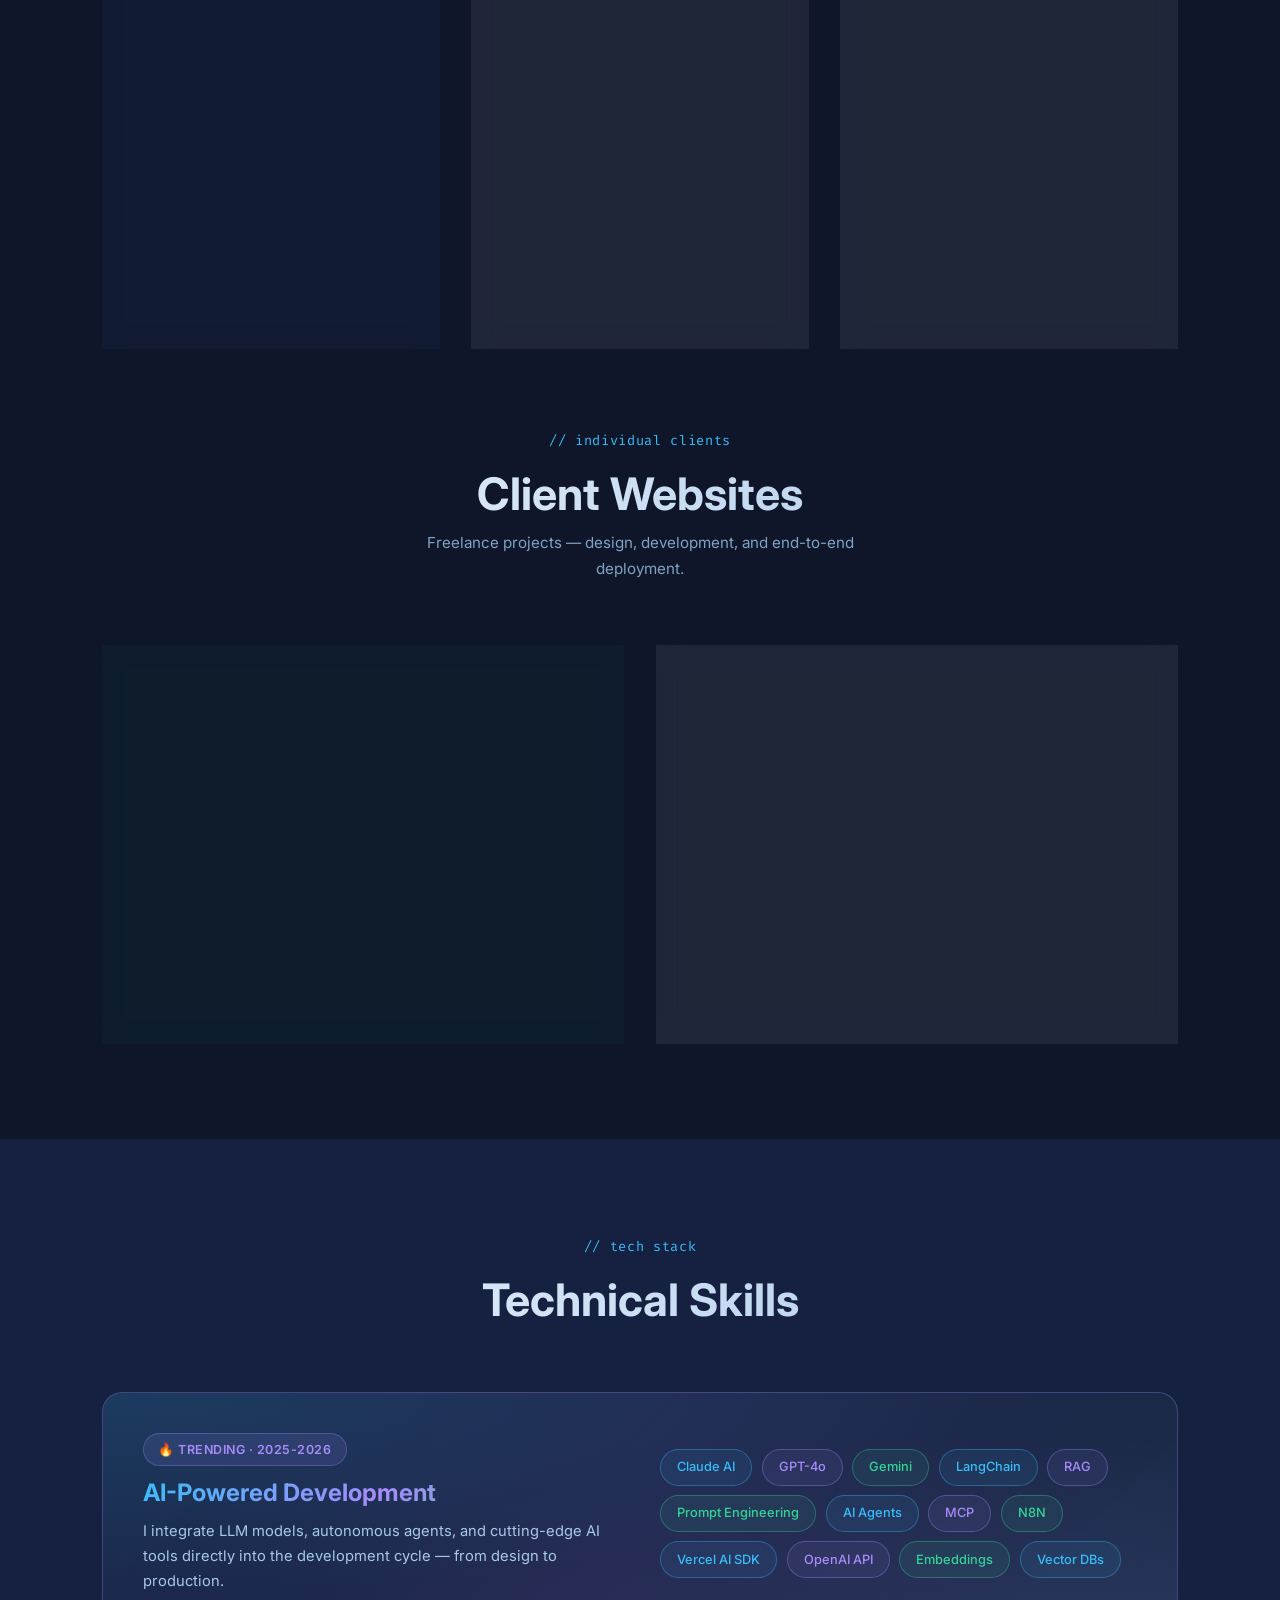
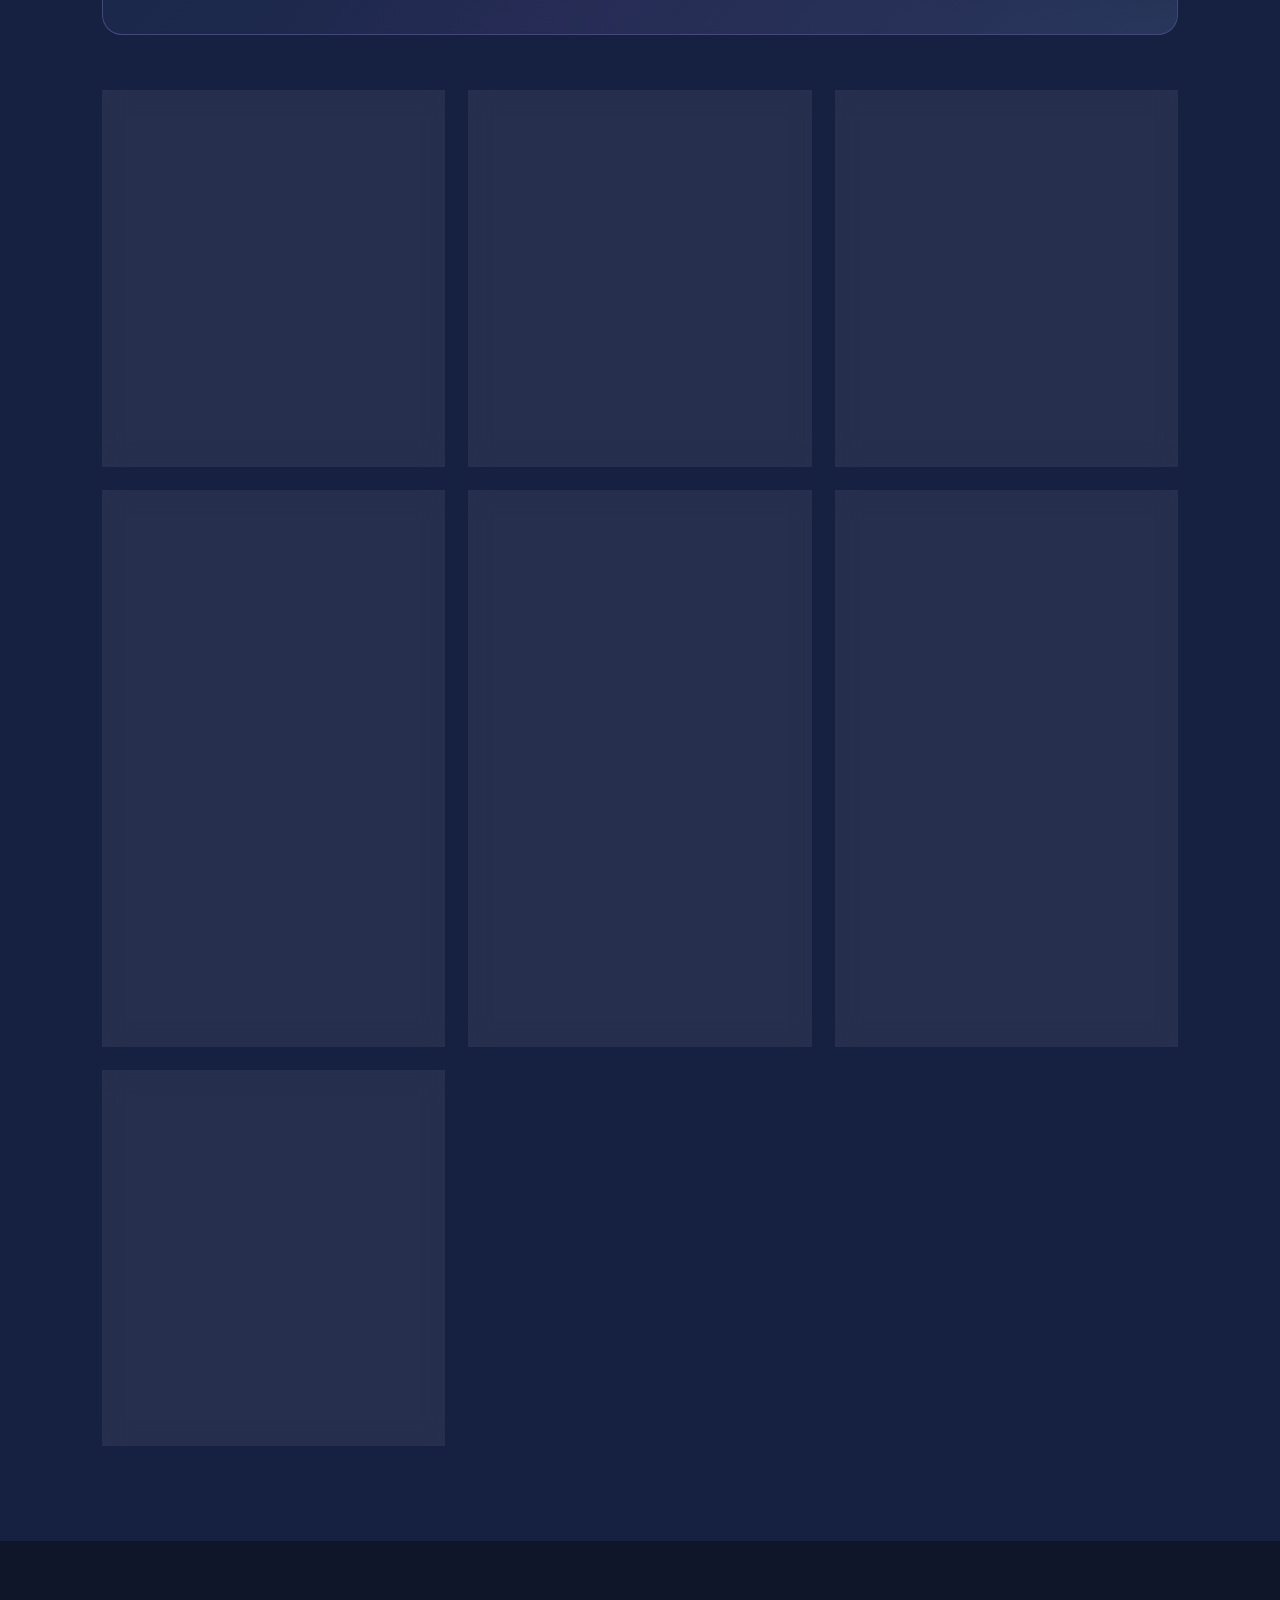
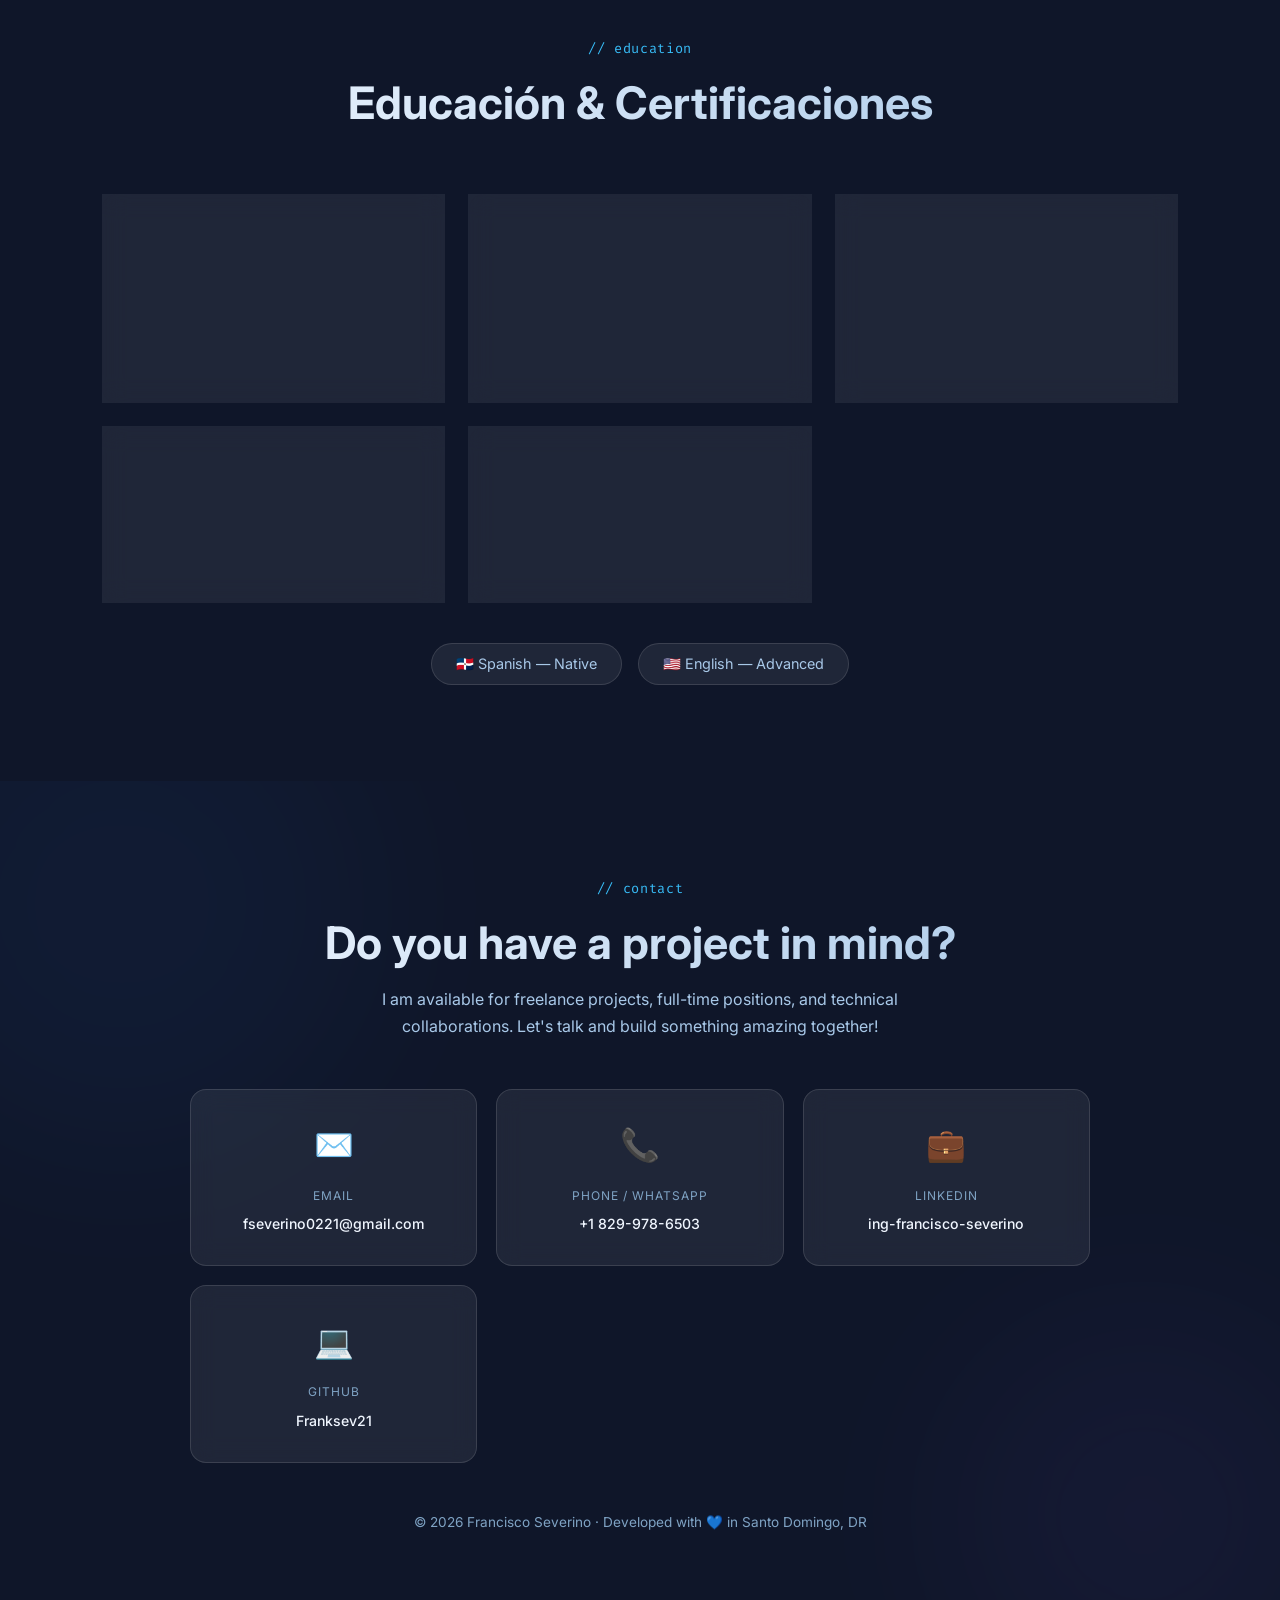
==== commit d05f103c: "🐛 Fix iOS Safari backdrop-filter bug on mobile nav menu" ====
--- a/en.html
+++ b/en.html
@@ -8,7 +8,7 @@
     <link rel="preconnect" href="https://fonts.googleapis.com">
     <link rel="preconnect" href="https://fonts.gstatic.com" crossorigin>
     <link href="https://fonts.googleapis.com/css2?family=Inter:wght@300;400;500;600;700;800&family=Fira+Code:wght@400;500&display=swap" rel="stylesheet">
-    <link rel="stylesheet" href="style.css?v=3">
+    <link rel="stylesheet" href="style.css?v=4">
 </head>
 <body>
 
--- a/style.css
+++ b/style.css
@@ -765,8 +765,9 @@
     /* ── MOBILE NAV ── */
     .nav-links {
         display: none;
-        position: fixed;
-        top: 0; left: 0; right: 0; bottom: 0;
+        position: absolute;
+        top: 0; left: 0; right: 0;
+        height: 100vh;
         padding-top: 80px;
         background: rgba(10, 15, 35, 0.99);
         flex-direction: column;
